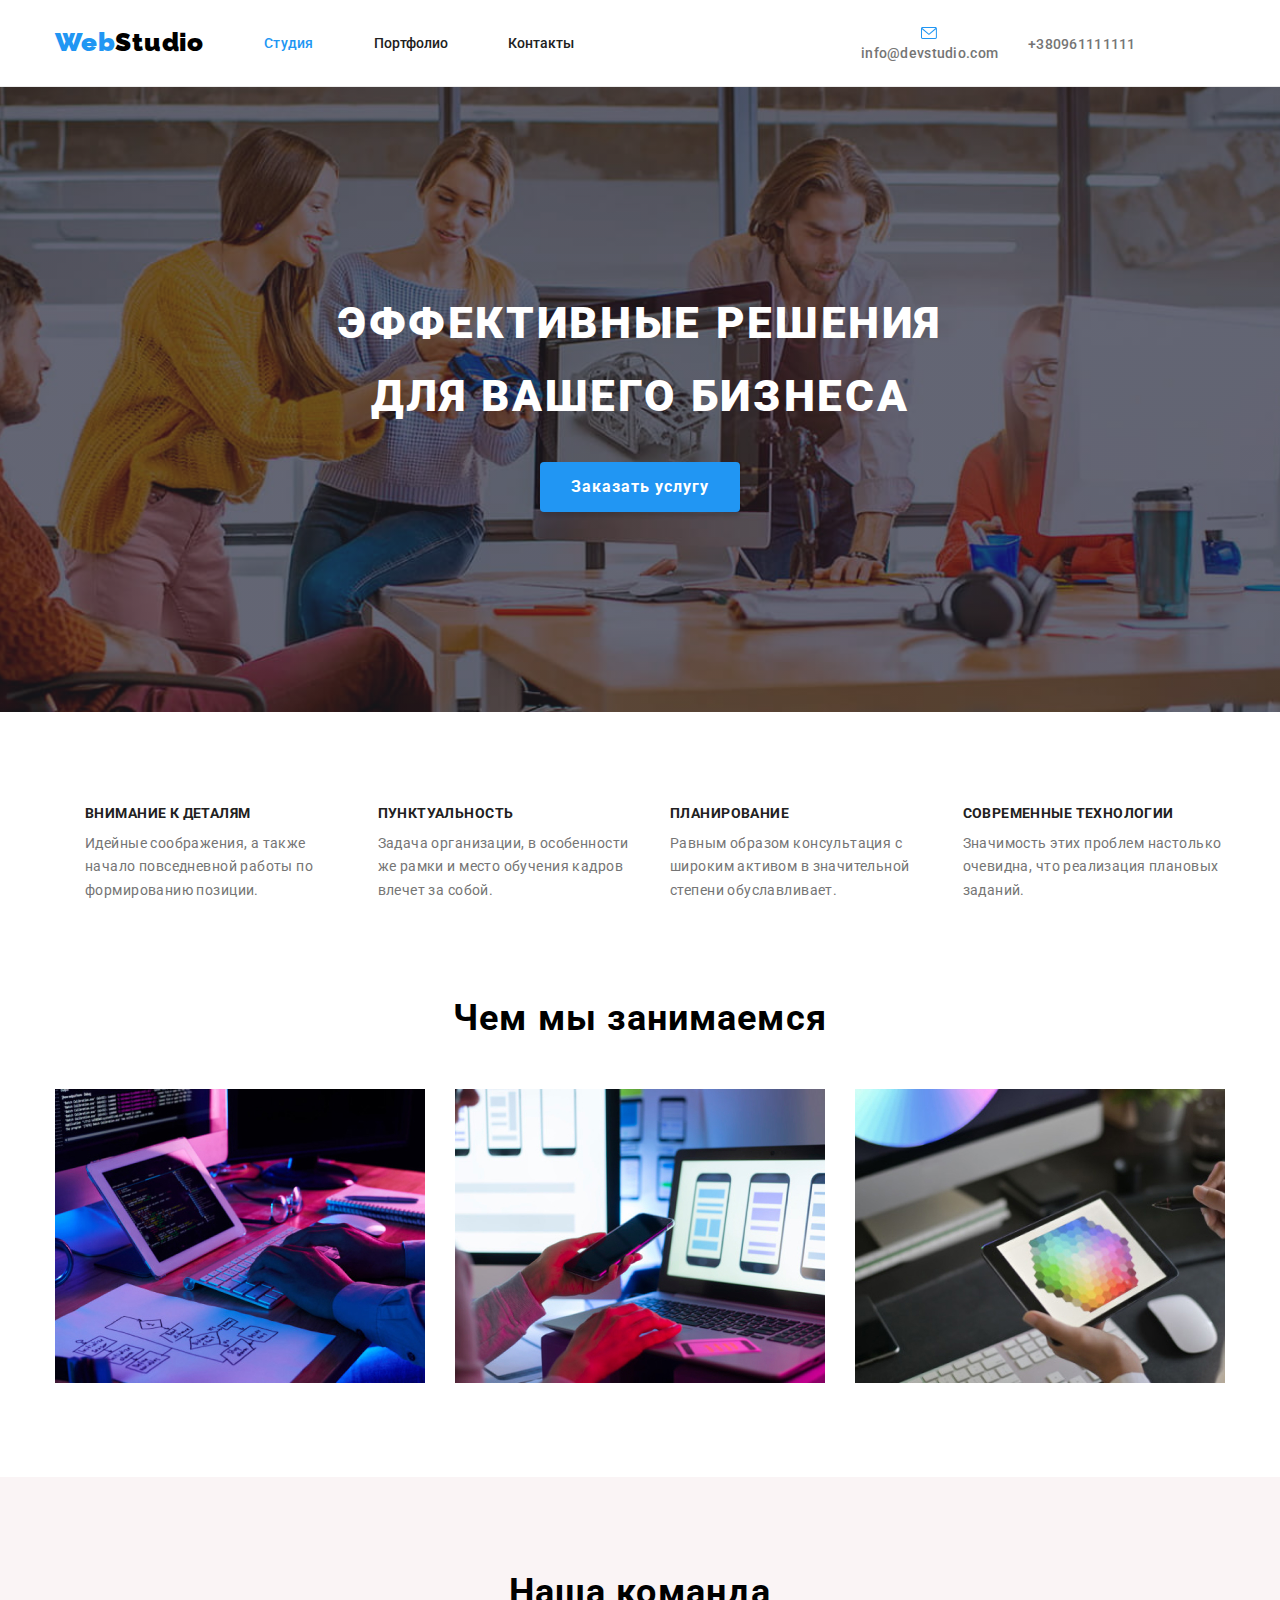
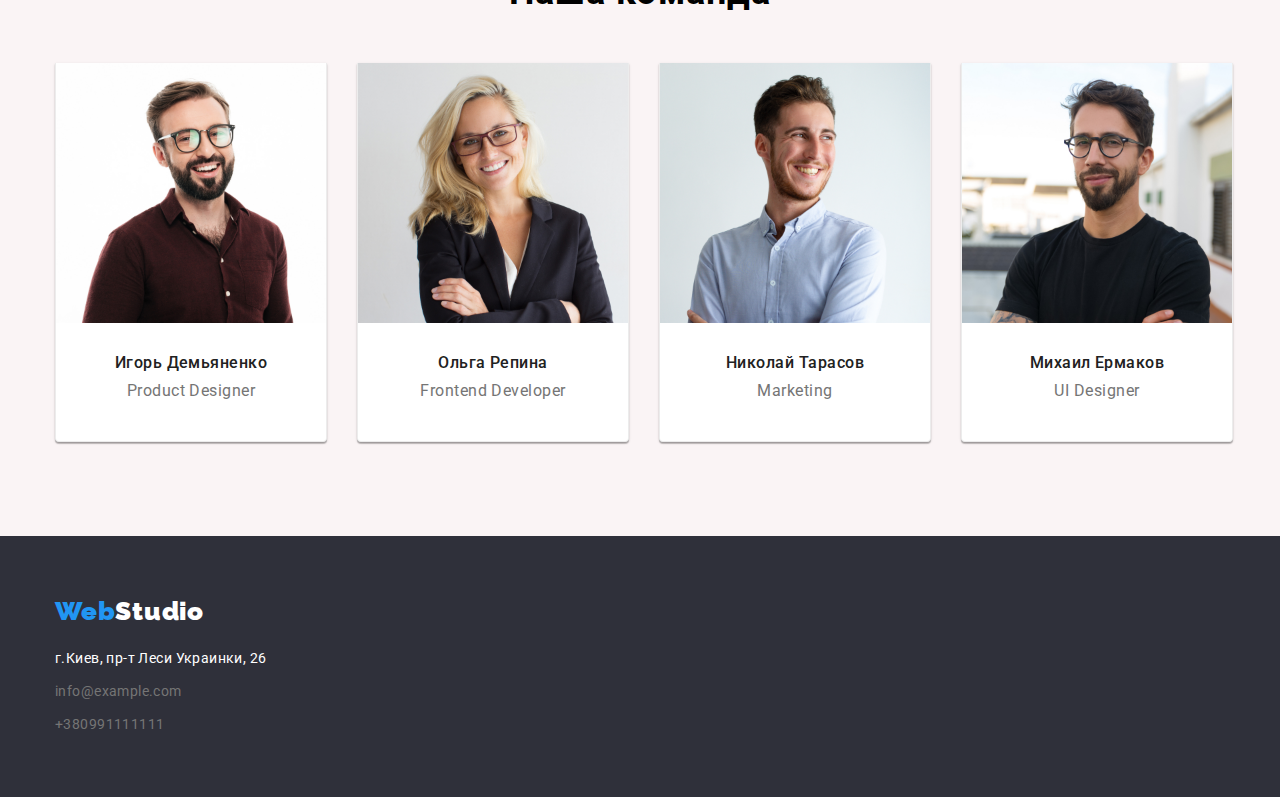
==== index.html @ 48c726b5 "dbdhdh" ====
<!DOCTYPE html>
<html lang="en">
<head>
     <meta charset="UTF-8">
    <meta http-equiv="X-UA-Compatible" content="IE=edge">
    <meta name="viewport" content="width=device-width, initial-scale=1.0">
    <title>Webstudio</title>
    <link
    rel="stylesheet"
    href="https://cdnjs.cloudflare.com/ajax/libs/modern-normalize/1.1.0/modern-normalize.min.css"
    integrity="sha512-wpPYUAdjBVSE4KJnH1VR1HeZfpl1ub8YT/NKx4PuQ5NmX2tKuGu6U/JRp5y+Y8XG2tV+wKQpNHVUX03MfMFn9Q=="
    crossorigin="anonymous"
    referrerpolicy="no-referrer"
  />
    <link rel="preconnect" href="https://fonts.gstatic.com">
    <link href="https://fonts.googleapis.com/css2?family=Raleway:wght@700&family=Roboto:wght@400;500;700;900&display=swap" rel="stylesheet">
    <link rel= "stylesheet" href="css/style.css"/>

</head>
<body>
    <header class="header">
        <div class="container header-port">
            <nav class="main-nav"> 
            <a class="logo logo-container" href="index.html"><span class="logo-blue">Web</span>Studio</a>
           
        <ul class="list-row">
                <li class="header-item"><a class="link link-active" href="index.html">Студия</a>
                </li>
                <li class="header-item"><a class="link" href="portfolio.html">Портфолио</a>
                </li>
                <li class="header-item"><a class="link" href="#">Контакты</a>
                </li>
            </ul>
            </nav>
        
         <ul class="contacts">
            <li class="item">
        <a class="link link-grey" href="mailto:info@devstudio.com">
            <svg class="icon-item">
            <use href="./images/symbol-defs.svg#icon-envelope"></use>
        </svg> info@devstudio.com</a>
        </li>
    <li class="item">
        <a class="link-grey" href="tel:+380961111111">+380961111111</a>
         </li>
            </ul>
     </div>
 </header>

     <main> 

    <section class="hero">
          <div class="container">
              
        <h1 class="hero-text hero-text-section">Эффективные решения<br>для вашего бизнеса</h1>
             <button type="button" class="button button-section">Заказать услугу</button>
          
          </div>
            </section> 

<section class="section-advantages">
    <div class="container">
    <h2 class="hide-text">Наши преимущества</h2>
    <ul class="middle-list">
        <li class="item">
            <h3 class="text-list">Внимание к деталям</h3>
            <p class="grey-text">Идейные соображения, а также начало повседневной работы по формированию позиции.</p>
        </li>
        <li class="item">
            <h3 class="text-list">Пунктуальность</h3>
            <p class="grey-text">Задача организации, в особенности же рамки и место обучения кадров влечет за собой.</p>
        </li>
        <li class="item">
            <h3 class="text-list">Планирование</h3>
            <p class="grey-text">Равным образом консультация с широким активом в значительной степени обуславливает.</p>
        </li>
        <li class="item">
            <h3 class="text-list">Современные технологии</h3>
            <p class="grey-text">Значимость этих проблем настолько очевидна, что реализация плановых заданий.</p>
        </li>
    </ul>
    </div>
</section>
<section class="middle-section">
    <div class="container">
   <h2 class="section-description">Чем мы занимаемся</h2>
   
    <ul class="what-we-do-list">
        <li class="item"><img src="images/box1.jpg" alt="набор текста" width="370"></li>
        <li class="item"><img src="images/box2.jpg" alt="передача данных" width="370"></li>
        <li class="item"><img src="images/box3.jpg" alt="дизаин" width="370"></li>
    </ul>
    </div>
</section>

<section class="our-team-section">
    <div class="container">
   <h2 class="section-description">Наша команда</h2>
   <ul class="last-list">
    <li class="our-team-item">
    <img src="images/img1.jpg" alt="Игорь Демяненко" width="270">
    <div class="our-team-box">
        <h3 class="worker-name">Игорь Демьяненко</h3>
        <p class="grey-prof">Product Designer</p>
        </div>
    </li>
     <li class="our-team-item">
     <img src="images/img2.jpg" alt="Ольга Репина" width="270">
     <div class="our-team-box">
        <h3 class="worker-name">Ольга Репина</h3>
        <p class="grey-prof">Frontend Developer</p>
        </div>
    </li>
    <li class="our-team-item">
    <img src="images/img3.jpg" alt="Николай Тарасов" width="270">
    <div class="our-team-box"> 
        <h3 class="worker-name">Николай Тарасов</h3>
        <p class="grey-prof">Marketing</p>
        </div>
    </li>
    <li class="our-team-item">
    <img src="images/img4.jpg" alt="Михаил Ермаков" width="270">
    <div class="our-team-box">
        <h3 class="worker-name">Михаил Ермаков</h3>
        <p class="grey-prof">UI Designer</p>
        </div>
    </li>
</ul>
</div>
</section>
</main>

<footer class="footer">
    <section class="footer-section">
    <div class="container">
    <a class="logo-footer" href="index.html"><span class="logo-blue">Web</span><span class="studio">Studio</span></a>
    <address>
        <ul class="footer-list">
        <li class="footer-item-list"><a class="address" target="_blank" href="https://goo.gl/maps/M211C4r4D3SkxWqD8">г.Киев, пр-т Леси Украинки, 26</a>
        <li class="footer-item-list"><a class="mail" href="mailto:info@example.com">info@example.com</a></li>
        <li class="footer-item-list"><a class="tele" href="tel:+380991111111">+380991111111</a></li>
    </ul>
    </address>
    
    </div>
</section>
</footer>
    
</body>
</html>
---- css/style.css ----
body {
   font-family: Roboto, sans-serif;
   margin: 0;
}

* {
   box-sizing: border-box;
}
*, *::before, *::after {
   box-sizing: border-box;
}

  :root {
      --title-color: #212121;
      --text-color: #757575;
      --color-button: #ffff;
      --primary-background: #2F303A;
      --color-link-title: #2196f3;
      --background-button: #2196f3;
      --main-title-color: #ffff;
      --our-team-background: #F5F4FA;
      --address-text-color: #ffff;
      --color-link-footer: #ffff;
      --company-text-color: #000000;
      --background-portfolio-button: #F5F4FA;
  }

h1,
h2,
h3,
h4,
h5,
h6,
p {
   margin-left: o;
   margin-right: 0;
   margin-bottom: 0;
   margin-top: 0;
}

ul,
ol,
li {
   margin: 0;
   padding: 0;
}
img {
   display: block;
}


   
.header {
   border-bottom: 1px solid #ECECEC;
   padding-top: 24px;
   padding-bottom: 24px;
}
.header-port {
   display: flex;
   align-items: center;
}
.container {
   width: 1200px;
   margin: 0 auto;
   padding-left: 15px;
   padding-right: 15px;
   box-sizing: border-box;
}
.main-nav {
   display: flex;
   align-items: center;
}
.list-row {
   display: flex;
   align-items: center;
   list-style: none;
    margin-top: 0;
    margin-bottom: 0;
    padding-left: 0;
    margin-left: auto;
}

/*.header-item:not(:last-child) {
   margin-right: 50px;
}*  Потому что слишком большие отступы, не смотря на то что 
в CSS для всех ul, ol , li padding  and margin 0*/

.logo-blue {
font-family: Raleway;
color: #2196F3;
font-weight: 900;
font-size: 26px;
letter-spacing: 0.03em;
line-height: 1.2;
list-style: none;
}

.logo, .logo-footer {
font-family: Raleway;
color: black;
font-weight: 900;
font-size: 26px;
letter-spacing: 0.03em;
line-height: 1.2em;
text-decoration: none;
}
.logo-container {
margin 0;
}
.logo-footer {
   margin-bottom: 20px;
   display: block;
text-decoration: none;
}
/*стили для сылок*/

* li, a  {
   list-style: none;
   text-decoration: none;
}
.list {
   display: flex;
 }


.link {
   font-family: Roboto;
   font-style: normal;
   font-weight: 500;
   font-size: 14px;
   line-height: 16px;
   letter-spacing: 0,02em;
   color: #212121;
   padding-left: 60px;
   text-decoration: none;
}
.link-active {
   font-family: Roboto;
   font-style: normal;
   color: #2196F3;
   letter-spacing: 0.02em;
   font-weight: 500;
   font-size: 14px;
   list-style: none;
}
.link:hover {
   color: #2196F3;
}
.link-grey {
   font-family: Roboto;
   font-style: normal;
   font-weight: 500;
   color: #757575;
   letter-spacing: 0.02em;
   line-height: 1.2em;
   font-weight: 500;
   font-size: 14px;
   list-style: none;
   text-decoration: none;
   
}
.link-grey:hover {
   color: #2196F3;
   }
.icon-item {
   width: 16px;
    height: 12px;
    margin-right: 10px;
    fill: var(--primary-text-color);
}
.contacts {
   display: flex;
   margin-left: auto;
   list-style: none;
   align-items: center;
}
.header.item {
   margin-right:not(:last-child) 50px;
}


/*main section webstudio*/

.hero {
   background-image: linear-gradient(to right, rgba(47, 48, 58, 0.4), rgba(47, 48, 58, 0.4)),
  
   url(../images/heroimg.jpg);
   
   background-repeat: no-repeat;
   background-position: center;
   background-size: cover;
    text-align: center;
    padding-top: 200px;
    padding-bottom: 200px;
}
 .hero-text {
   font-weight: 900;
   font-size: 44px;
   line-height: 1.65;
   text-align: center;
   letter-spacing: 0.06em;
   text-transform: uppercase;
   color: var(--main-title-color);
}

 .button {
   background: var(--background-button);
   cursor: pointer;
   font-family: inherit;
   font-weight: bold;
   font-size: 16px;
   line-height: 1.87;
   text-align: center;
   box-shadow: 0px 4px 4px rgb(0 0 0 / 15%);
   margin-top: 30px;
   border-radius: 4px;
   border: 0;
   letter-spacing: 0.06em;
   color: var(--color-button);
   width: 200px;
   height: 50px;
 }

 button, button:active, button:focus {
   outline: none;
}


.section-advantages {
   padding-top: 94px; 
}

.container {
   max-width: 1200px;
   margin-left: auto;
   margin-right: auto;
   padding-left: 15px;
   padding-right: 15px;
}
.middle-section {
   padding-top: 94px;
   padding-bottom: 94px;
}
.hide-text {
   display: none;
}
.middle-list {
   display: flex;
   list-style: none;
   padding: 0;
}
.midle-list.item:not(:last-child) {
   margin-right: 30px;
}
.item {
   flex-basis: calc((100% - 120px) / 4);
   margin-left: 30px;
}
.text-list {
   color: #212121;
   line-height: 1.1;
   letter-spacing: 0.03em;
   font-weight: 700;
   margin-bottom: 10px;
   font-size: 14px;
   text-transform: uppercase;
}
.grey-text {
   color: #757575;
   line-height: 1.7;
   font-weight: 400;
   letter-spacing: 0.03em;
   font-size: 14px;
   text-align: left;
}
//*What we do section*//

.middle-section {
   padding-bottom: 94px;
}
.section-description {
   font-weight: bold;
    font-size: 36px;
    line-height: 42px;
    text-align: center;
    letter-spacing: 0.03em;
    color: color: var(--title-color);
    margin-bottom: 50px;
}
.what-we-do-description {
   display: flex;
   justify-content: center;
}
.container {
   max-width: 1200px;
    margin-left: auto;
    margin-right: auto;
    padding-left: 15px;
    padding-right: 15px;
    box-sizing: border-box;
}
.what-we-do-list {
   display: flex;
   flex-wrap: wrap;
   align-items: center;
   list-style: none;
    padding: 0;
    margin-left: -30px;
}


/*our team*/

.our-team-section {
   background: #faf4f5;
   padding-top: 94px;
   padding-bottom: 94px;
}

.our-team-box {
   padding: 30px 32px;
   box-sizing: border-box;
}
.our-team-item {
    border-left: 1px solid #ececec;
   border-right: 1px solid #ececec;
   border-bottom: 1px solid #ececec;
}
.our-team-item  {
  flex-basis: calc((100% - 120px) / 4);
    margin-left: 30px;
    margin-top: 50px;
    background: #ffffff;
    box-shadow: 0px 1px 3px rgb(0 0 0 / 12%), 0px 1px 1px rgb(0 0 0 / 14%), 0px 2px 1px rgb(0 0 0 / 20%);
    border-radius: 0px 0px 4px 4px;
}
.last-list  {
   display: flex; 
   list-style: none;
   margin-left: -30px;
   margin-top: -50px;
   align-items: center;
}
.worker-name {
  color: #212121;
   text-align: center;
   line-height: 1.2;
   letter-spacing: 0.03em;
   font-weight: 500;
   font-size: 16px;
   margin-top: 0;
   margin-bottom: 10px;
 }
.grey-prof {
   font-size: 16px;
   line-height: 1.18;
   text-align: center;
   letter-spacing: 0.03em;
   color: #757575;
   margin-top: 0;
   margin-bottom: 10px;
   
}

/*footer*/

.footer {
 background: #2F303a;
} 
.footer-section {
   padding-top: 60px;
   padding-bottom: 60px;
}
 .footer-item-list:not(:last-child) {
   margin-bottom: 9px;
 }

 .studio {
   color: #fff;
}
.footer-item:not(:last-child) {
   margin-bottom: 9px;
}
.address {
   font-family: Roboto;
   font-style: normal;
   font-weight: 400;
   color: #fff;
   line-height: 1.7;
   letter-spacing: 0.03em;
   font-size: 14px;
}

.mail, .tele {
   font-family: Roboto;
   font-style: normal;
   font-weight: 400;
   font-size: 14px;
   line-height: 1.7;
   letter-spacing: 0.03em;
   color:  var(--text-color);
}

.address:hover, .mail:hover, .tele:hover {
   color:#2196F3;
}

 

/*Portfolio styles*/



.main-section {
   padding-top: 94px;
   padding-bottom: 94px;
}
.btn-list {
   display: flex;
    justify-content: center;
   margin-bottom: 50px;
}
   
.padding-item:not(:last-child) {
   margin-right: 8px;
}
   
.btn-port {
   font-family: Roboto;
   font-style: normal;
   background: var(--background-portfolio-button);
   cursor: pointer;
   font-weight: 500;
   font-size: 16px;
   line-height: 1.62;
   letter-spacing: 0.03em;
   border-radius: 4x;
   padding: 6px 22px;
   border: 0;
   border-radius: 4px;
   margin-right: 8px;
   color: var(--title-color);
}
.btn-port:hover {
   background: #2196F3;
   color:#fff;
   cursor: pointer;
}
   
.btn-port-active {
   font-family: Roboto;
   font-style: normal;
   background: #2196F3;
   color: #fff;
   text-align: center;
   font-style: normal;
   font-weight: 500;
   font-size: 16px;
   line-height: 1.6;
   letter-spacing: 0.03em;
   border-radius: 4px;
   padding: 6px 22px;
   border-collapse: collapse;
   cursor: pointer;
}

//*flex-list cardset container*//

.poster-section {
   padding-top: 94px;
   padding-bottom: 94px;
}

.flex-list {
   padding: 0;
   margin: 0;
   display: flex;
   flex-wrap: wrap;
   margin-left: -30px;
   margin-top: -30px;    
}
.flex-list > .flex-item {
   /*flex basis: calc((100%-90px) / 3)*/
   flex-basis: calc((100% - 270px) / 9);
   margin-left: 30px;
    margin-top: 30px;
}
.img-text {
   padding: 20px 24px;
    border: 1px solid #eeeeee;
    border-top: 0;
}


.img-text {
   padding: 20px 24px;
   border: 1px solid #EEE;
   border-top: 0;
}
.poster-name {
   font-weight: 700;
    font-size: 18px;
    line-height: 2;
    letter-spacing: 0.06em;
    margin-bottom: 4px;
    color: var(--title-color);
    margin-top: 0;
    margin-bottom; 0;
    padding-left: 0;
}

.poster-desc {
   font-size: 16px;
    line-height: 30px;
    letter-spacing: 0.03em;
    color: var(--text-color);
    margin-top: 0;
    margin-bottom: 0;
    padding-left:0;

}
//*
   font-family: Roboto;
   font-weight: normal;
   font-size: 16px;
   line-height: 1.9;
   letter-spacing: 0.03em;
   color: #757575;
}
*//
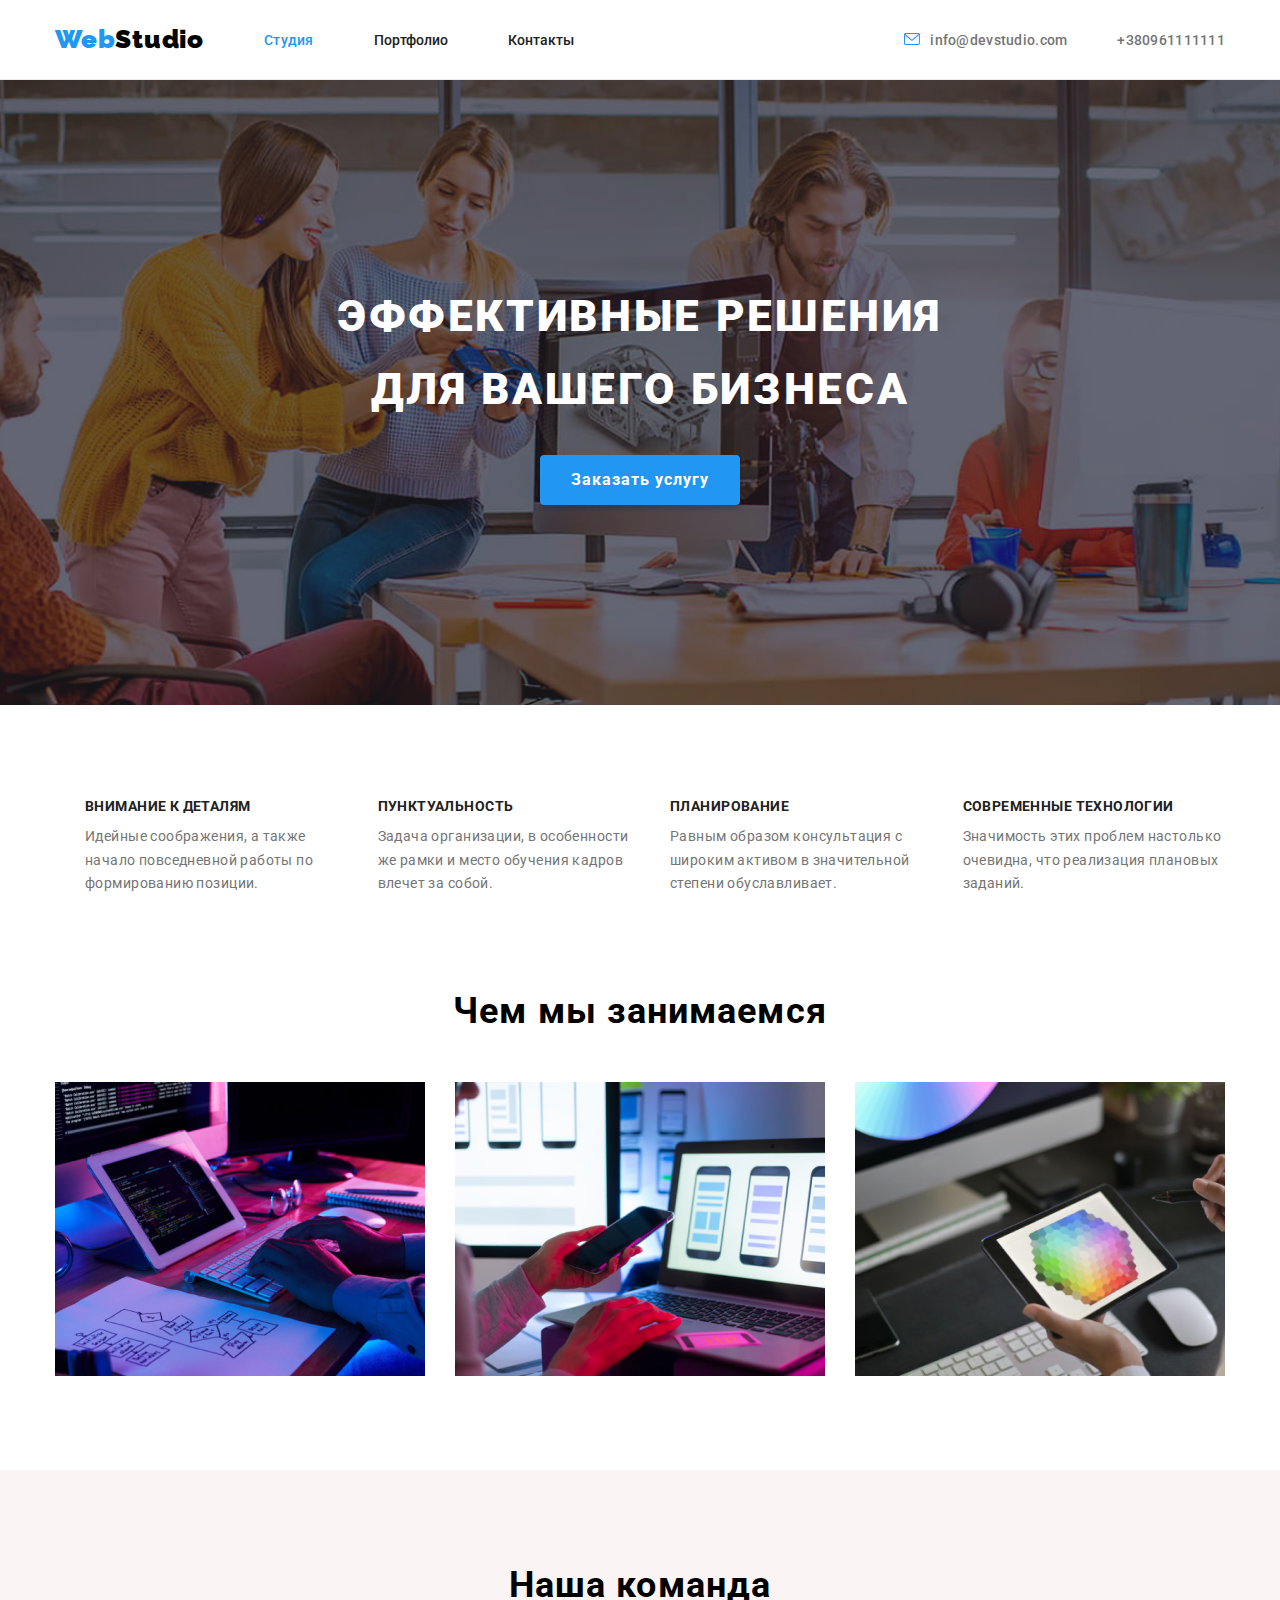
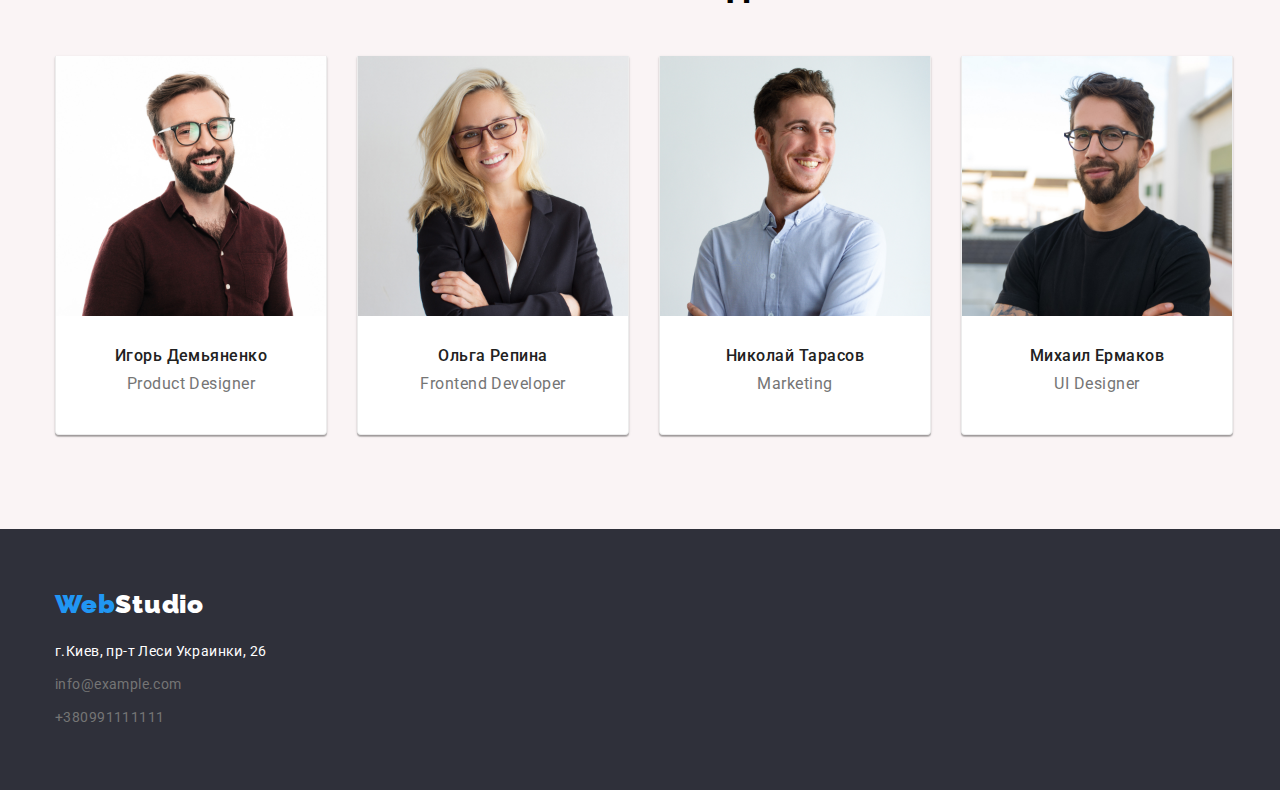
==== commit a7721b98: "first try" ====
--- a/index.html
+++ b/index.html
@@ -33,20 +33,19 @@
             </ul>
             </nav>
         
-         <ul class="contacts">
-            <li class="item">
-        <a class="link link-grey" href="mailto:info@devstudio.com">
-            <svg class="icon-item">
-            <use href="./images/symbol-defs.svg#icon-envelope"></use>
-        </svg> info@devstudio.com</a>
+            <ul class="contacts">
+                <li class="item-head">
+            <a class="link link-grey" href="mailto:info@devstudio.com">
+                <svg class="icon-item">
+                    <use href="./images/icon.svg#icon-envelope"></use>
+                </svg>info@devstudio.com</a>
         </li>
-    <li class="item">
-        <a class="link-grey" href="tel:+380961111111">+380961111111</a>
-         </li>
-            </ul>
-     </div>
- </header>
-
+        <li class="item-head">
+            <a class="link-grey" href="tel:+380961111111">+380961111111</a>
+             </li>
+                </ul>
+         </div>
+     </header>
      <main> 
 
     <section class="hero">
--- a/css/style.css
+++ b/css/style.css
@@ -157,17 +157,28 @@
    font-size: 14px;
    list-style: none;
    text-decoration: none;
-   
-}
+   padding-top: 32px;
+   padding-bottom: 32px;
+   
+}
+.contacts .item-head + .item-head {
+   margin-left: 50px;  
+
+}
+.icon-item {
+   width: 16px;
+   height: 12px;
+   margin-right: 10px;
+   fill: #757575;
+}
+.link-item:hover {
+   fill:#2196f3;
+}
+
 .link-grey:hover {
    color: #2196F3;
-   }
-.icon-item {
-   width: 16px;
-    height: 12px;
-    margin-right: 10px;
-    fill: var(--primary-text-color);
-}
+ }
+
 .contacts {
    display: flex;
    margin-left: auto;
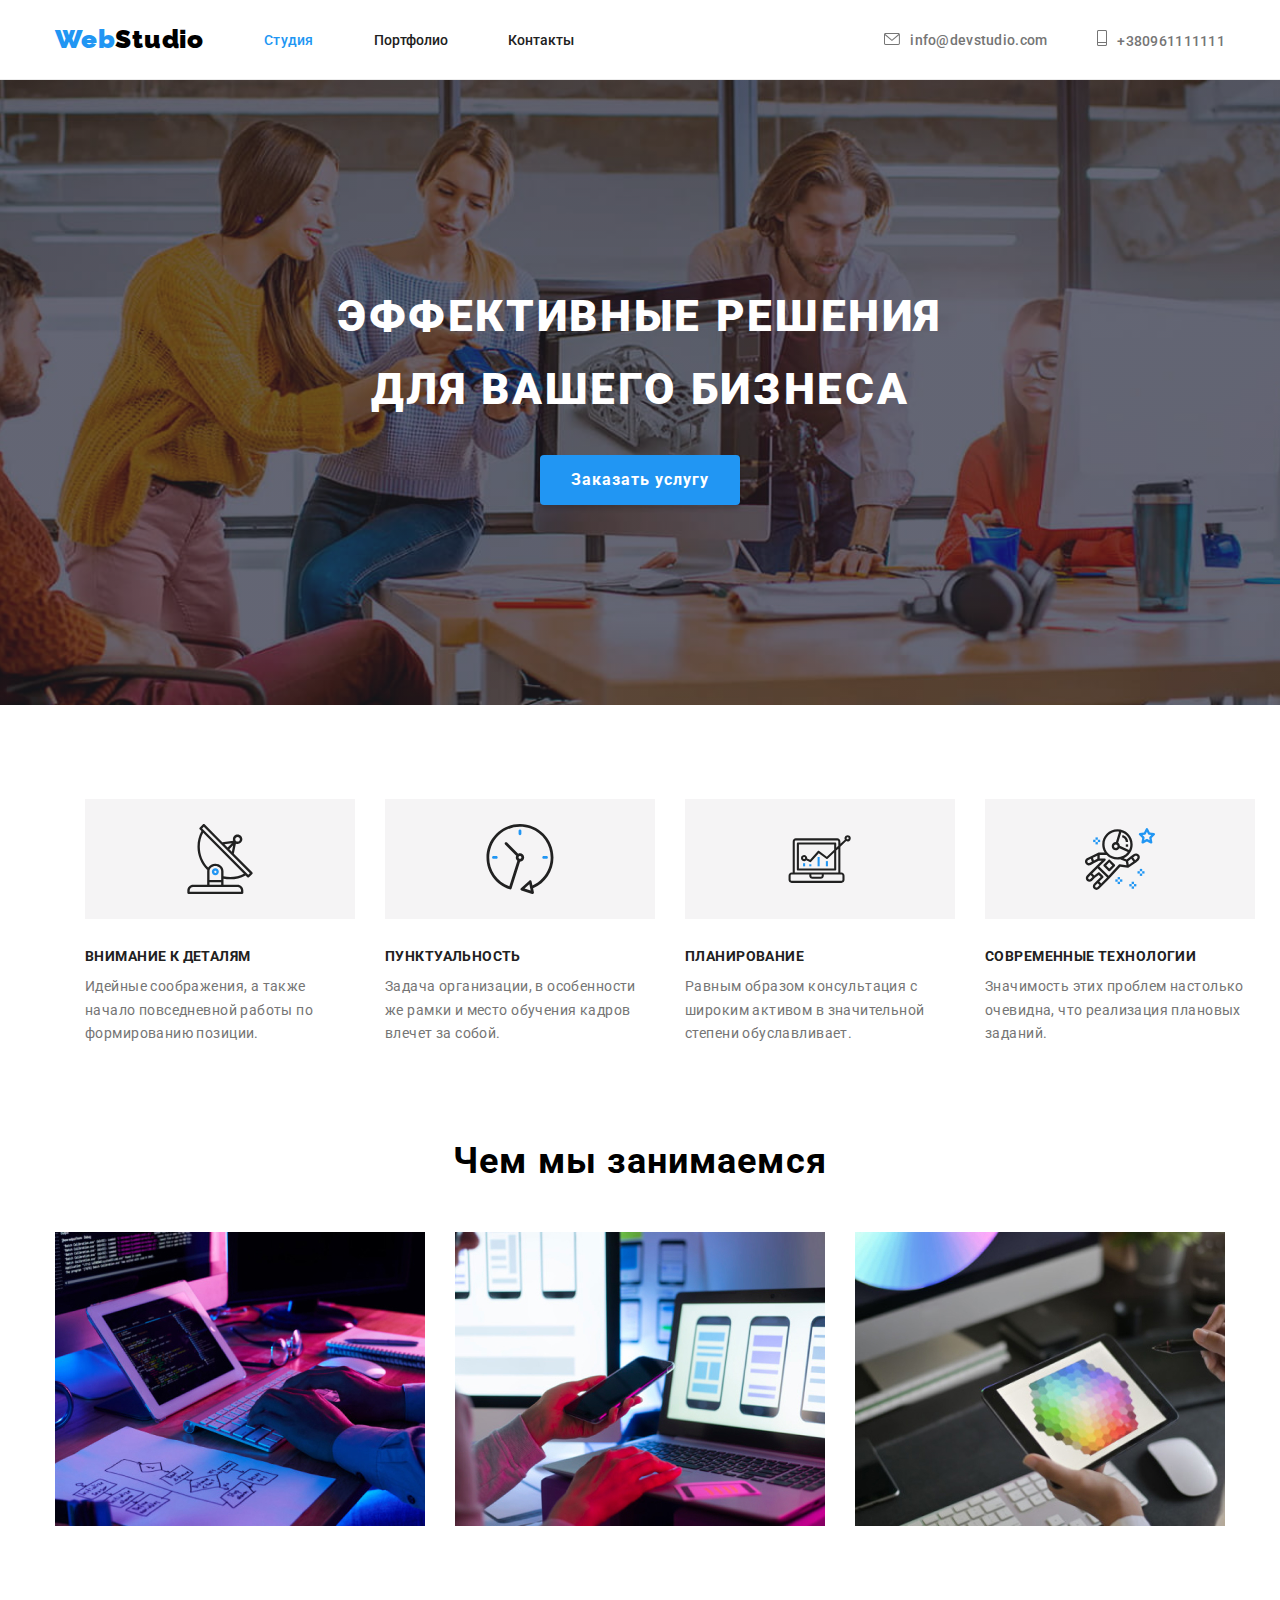
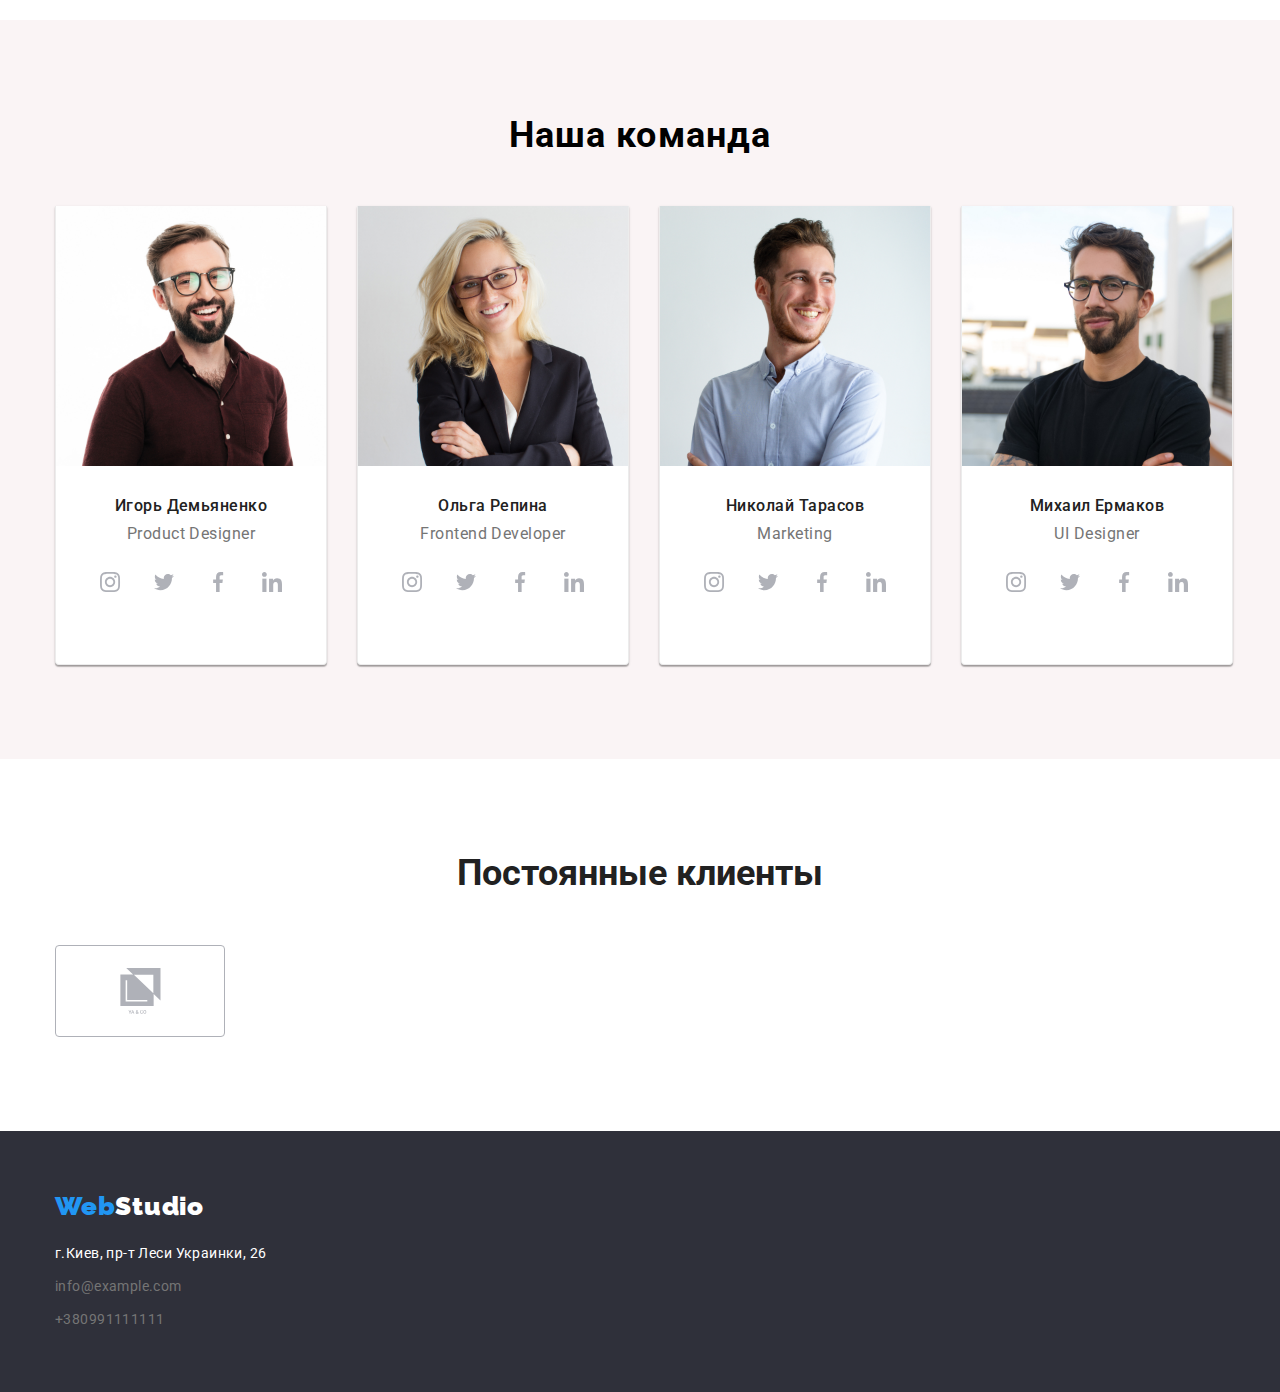
==== commit b352d500: "middle finish" ====
--- a/index.html
+++ b/index.html
@@ -36,12 +36,15 @@
             <ul class="contacts">
                 <li class="item-head">
             <a class="link link-grey" href="mailto:info@devstudio.com">
-                <svg class="icon-item">
-                    <use href="./images/icon.svg#icon-envelope"></use>
+                <svg class="icon-item" with="10px" height="12px">
+                    <use href="./images/icon.svg#icon-envelope-1"></use>
                 </svg>info@devstudio.com</a>
         </li>
         <li class="item-head">
-            <a class="link-grey" href="tel:+380961111111">+380961111111</a>
+            <a class="link-grey" href="tel:+380961111111">
+                <svg class="icon-item-tel" with="10px" height="16px">
+                    <use href="./images/icon.svg#icon-vector1"></use>
+                 </svg>+380961111111</a>
              </li>
                 </ul>
          </div>
@@ -62,18 +65,38 @@
     <h2 class="hide-text">Наши преимущества</h2>
     <ul class="middle-list">
         <li class="item">
+            <div class="advant-item">
+        <svg class="icon-satelite" width="70px" height="70px">
+            <use href="./images/icon.svg#icon-antenna-1"></use>
+        </svg>
+            </div>
             <h3 class="text-list">Внимание к деталям</h3>
             <p class="grey-text">Идейные соображения, а также начало повседневной работы по формированию позиции.</p>
         </li>
         <li class="item">
+            <div class="advant-item">
+                <svg class="icon-satelite" width="70px" height="70px">
+                    <use href="./images/icon.svg#icon-clock-1"></use>
+                </svg>
+            </div>
             <h3 class="text-list">Пунктуальность</h3>
             <p class="grey-text">Задача организации, в особенности же рамки и место обучения кадров влечет за собой.</p>
         </li>
         <li class="item">
+            <div class="advant-item">
+                <svg class="icon-satelite" width="70px" height="70px">
+                    <use href="./images/icon.svg#icon-diagram-1"></use>
+                </svg>
+            </div>
             <h3 class="text-list">Планирование</h3>
             <p class="grey-text">Равным образом консультация с широким активом в значительной степени обуславливает.</p>
         </li>
         <li class="item">
+            <div class="advant-item">
+                <svg class="icon-satelite" width="70px" height="70px">
+                    <use href="./images/icon.svg#icon-astronaut-1"></use>
+                </svg>
+            </div>
             <h3 class="text-list">Современные технологии</h3>
             <p class="grey-text">Значимость этих проблем настолько очевидна, что реализация плановых заданий.</p>
         </li>
@@ -101,6 +124,32 @@
     <div class="our-team-box">
         <h3 class="worker-name">Игорь Демьяненко</h3>
         <p class="grey-prof">Product Designer</p>
+        <div class="logo-set">
+            <a class="link-logo-list">
+                <svg class="in-style" with="20px" height="20px">
+                    <use href="./images/icon.svg#icon-instagram">
+                    </use>
+                </svg>
+            </a>
+            <a class="link-logo-list">
+                <svg class="in-style" with="20px" height="20px">
+                    <use href="./images/icon.svg#icon-twitter-1">
+                    </use>
+                </svg>
+            </a>
+            <a class="link-logo-list">
+                <svg class="in-style" with="20px" height="20px">
+                <use href="./images/icon.svg#icon-facebook-1">
+                </use>
+            </svg>
+            </a>
+            <a class="link-logo-list">
+                <svg class="in-style" with="20px" height="20px">
+                <use href="./images/icon.svg#icon-linkedin-1">
+                </use>
+            </svg>
+        </a>
+        </div>
         </div>
     </li>
      <li class="our-team-item">
@@ -108,13 +157,66 @@
      <div class="our-team-box">
         <h3 class="worker-name">Ольга Репина</h3>
         <p class="grey-prof">Frontend Developer</p>
-        </div>
-    </li>
+        <div class="logo-set">
+            <a class="link-logo-list">
+                <svg class="in-style" with="20px" height="20px">
+                    <use href="./images/icon.svg#icon-instagram">
+                    </use>
+                </svg>
+            </a>
+            <a class="link-logo-list">
+                <svg class="in-style" with="20px" height="20px">
+                    <use href="./images/icon.svg#icon-twitter-1">
+                    </use>
+                </svg>
+            </a>
+            <a class="link-logo-list">
+                <svg class="in-style" with="20px" height="20px">
+                <use href="./images/icon.svg#icon-facebook-1">
+                </use>
+            </svg>
+            </a>
+            <a class="link-logo-list">
+                <svg class="in-style" with="20px" height="20px">
+                <use href="./images/icon.svg#icon-linkedin-1">
+                </use>
+            </svg>
+        </a>
+        </div>
+        </div>
+        
+         </li>
     <li class="our-team-item">
     <img src="images/img3.jpg" alt="Николай Тарасов" width="270">
     <div class="our-team-box"> 
         <h3 class="worker-name">Николай Тарасов</h3>
         <p class="grey-prof">Marketing</p>
+        <div class="logo-set">
+            <a class="link-logo-list">
+                <svg class="in-style" with="20px" height="20px">
+                    <use href="./images/icon.svg#icon-instagram">
+                    </use>
+                </svg>
+            </a>
+            <a class="link-logo-list">
+                <svg class="in-style" with="20px" height="20px">
+                    <use href="./images/icon.svg#icon-twitter-1">
+                    </use>
+                </svg>
+            </a>
+            <a class="link-logo-list">
+                <svg class="in-style" with="20px" height="20px">
+                <use href="./images/icon.svg#icon-facebook-1">
+                </use>
+            </svg>
+            </a>
+            <a class="link-logo-list">
+                <svg class="in-style" with="20px" height="20px">
+                <use href="./images/icon.svg#icon-linkedin-1">
+                </use>
+            </svg>
+        </a>
+        </div>
         </div>
     </li>
     <li class="our-team-item">
@@ -122,10 +224,54 @@
     <div class="our-team-box">
         <h3 class="worker-name">Михаил Ермаков</h3>
         <p class="grey-prof">UI Designer</p>
+        <div class="logo-set">
+            <a class="link-logo-list">
+                <svg class="in-style" with="20px" height="20px">
+                    <use href="./images/icon.svg#icon-instagram">
+                    </use>
+                </svg>
+            </a>
+            <a class="link-logo-list">
+                <svg class="in-style" with="20px" height="20px">
+                    <use href="./images/icon.svg#icon-twitter-1">
+                    </use>
+                </svg>
+            </a>
+            <a class="link-logo-list">
+                <svg class="in-style" with="20px" height="20px">
+                <use href="./images/icon.svg#icon-facebook-1">
+                </use>
+            </svg>
+            </a>
+            <a class="link-logo-list">
+                <svg class="in-style" with="20px" height="20px">
+                <use href="./images/icon.svg#icon-linkedin-1">
+                </use>
+            </svg>
+        </a>
+        </div>
         </div>
     </li>
 </ul>
 </div>
+</section>
+
+<section class="current-clients">
+    <div class="container">
+        <h2 class="client-heading">Постоянные клиенты</h2>
+        <ul class="client-list">
+            <li class="client">
+                <a class="client-link href="#">
+                    <svg width="41px" height="46px">
+                        <use href="./images/icon.svg#icon-group">
+                        
+                        </use>
+                    </svg>
+                </a>
+            </li>
+        </ul>
+    </div>
+
 </section>
 </main>
 
--- a/css/style.css
+++ b/css/style.css
@@ -171,8 +171,17 @@
    margin-right: 10px;
    fill: #757575;
 }
+.icon-item-tel {
+   width: 10px;
+   height: 16px;
+   margin-right: 10px;
+   fill: #757575;
+}
+.icon-item-tel:hover {
+   color: #2196f3;
+}
 .link-item:hover {
-   fill:#2196f3;
+   color:#2196f3;
 }
 
 .link-grey:hover {
@@ -318,6 +327,20 @@
     padding: 0;
     margin-left: -30px;
 }
+.advant-item {
+   display: flex;
+    justify-content: center;
+    align-items: center;
+    width: 270px;
+    height: 120px;
+    margin-bottom: 30px;
+    background-color: #f5f4f5;
+}
+
+.icon-satelite {
+   width: 70px;
+   height: 70px;
+}
 
 
 /*our team*/
@@ -332,6 +355,23 @@
    padding: 30px 32px;
    box-sizing: border-box;
 }
+.logo-set {
+   display: flex;
+    justify-content: space-between;
+    margin-top: 16px;
+    margin-bottom: 30px;
+}
+.link-logo-list {
+   display: flex;
+    justify-content: center;
+    align-items: center;
+    background-color: #fff;
+    fill: #afb1b8;
+    width: 44px;
+    height: 44px;
+    border-radius: 50%;
+}
+
 .our-team-item {
     border-left: 1px solid #ececec;
    border-right: 1px solid #ececec;
@@ -371,6 +411,42 @@
    margin-top: 0;
    margin-bottom: 10px;
    
+}
+
+/* New section. Current clients*/
+
+.current-clients {
+   padding-top: 94px;
+   padding-bottom: 94px;
+}
+
+.client-heading {
+   color: #212121;
+    font-weight: 700;
+    font-size: 36px;
+    line-height: 1.16;
+    text-align: center;
+    margin-bottom: 50px;
+}
+
+.client-list {
+   display: flex;
+    justify-content: space-between;
+}
+
+.client {
+   width: 170px;
+   height: 92px;
+}
+.client-link {
+   display: flex;
+    justify-content: center;
+    align-items: center;
+    width: 100%;
+    height: 100%;
+    fill: #afb1b8;
+    border: 1px solid #afb1b8;
+    border-radius: 4px;
 }
 
 /*footer*/
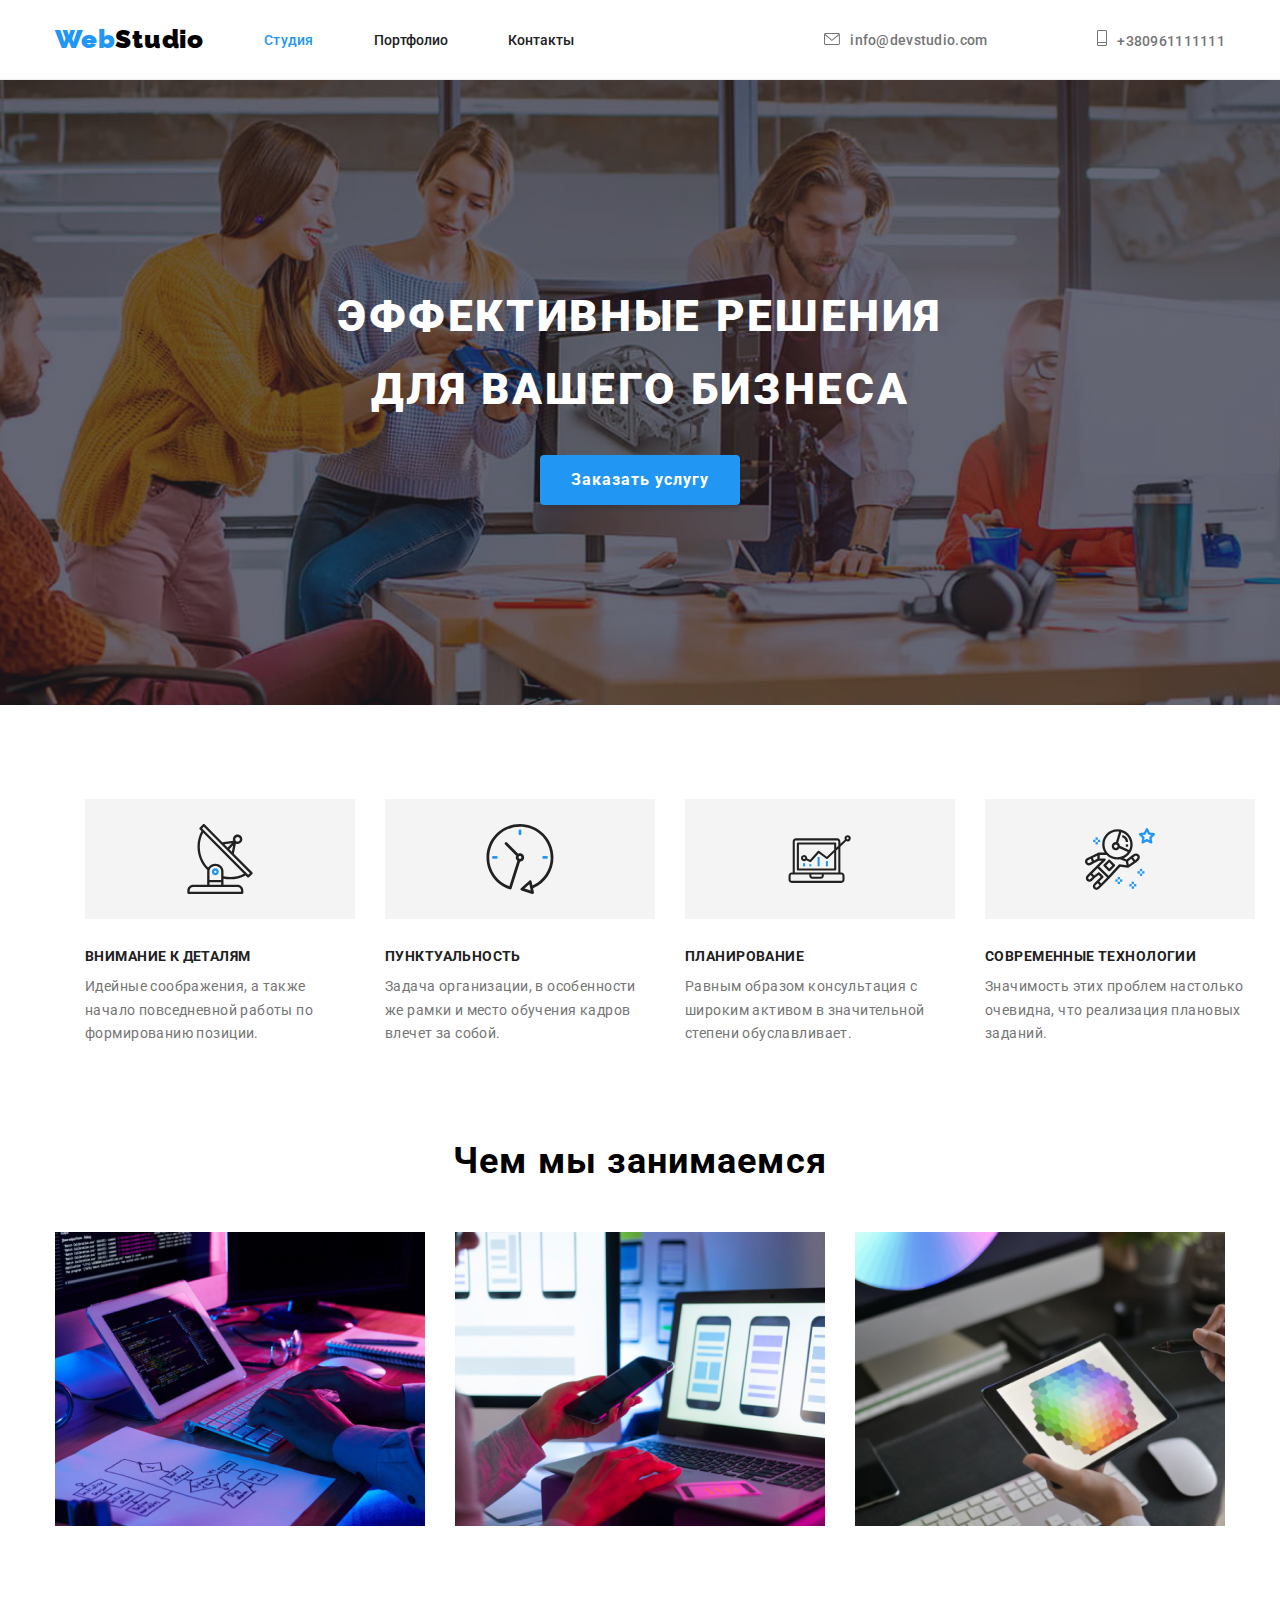
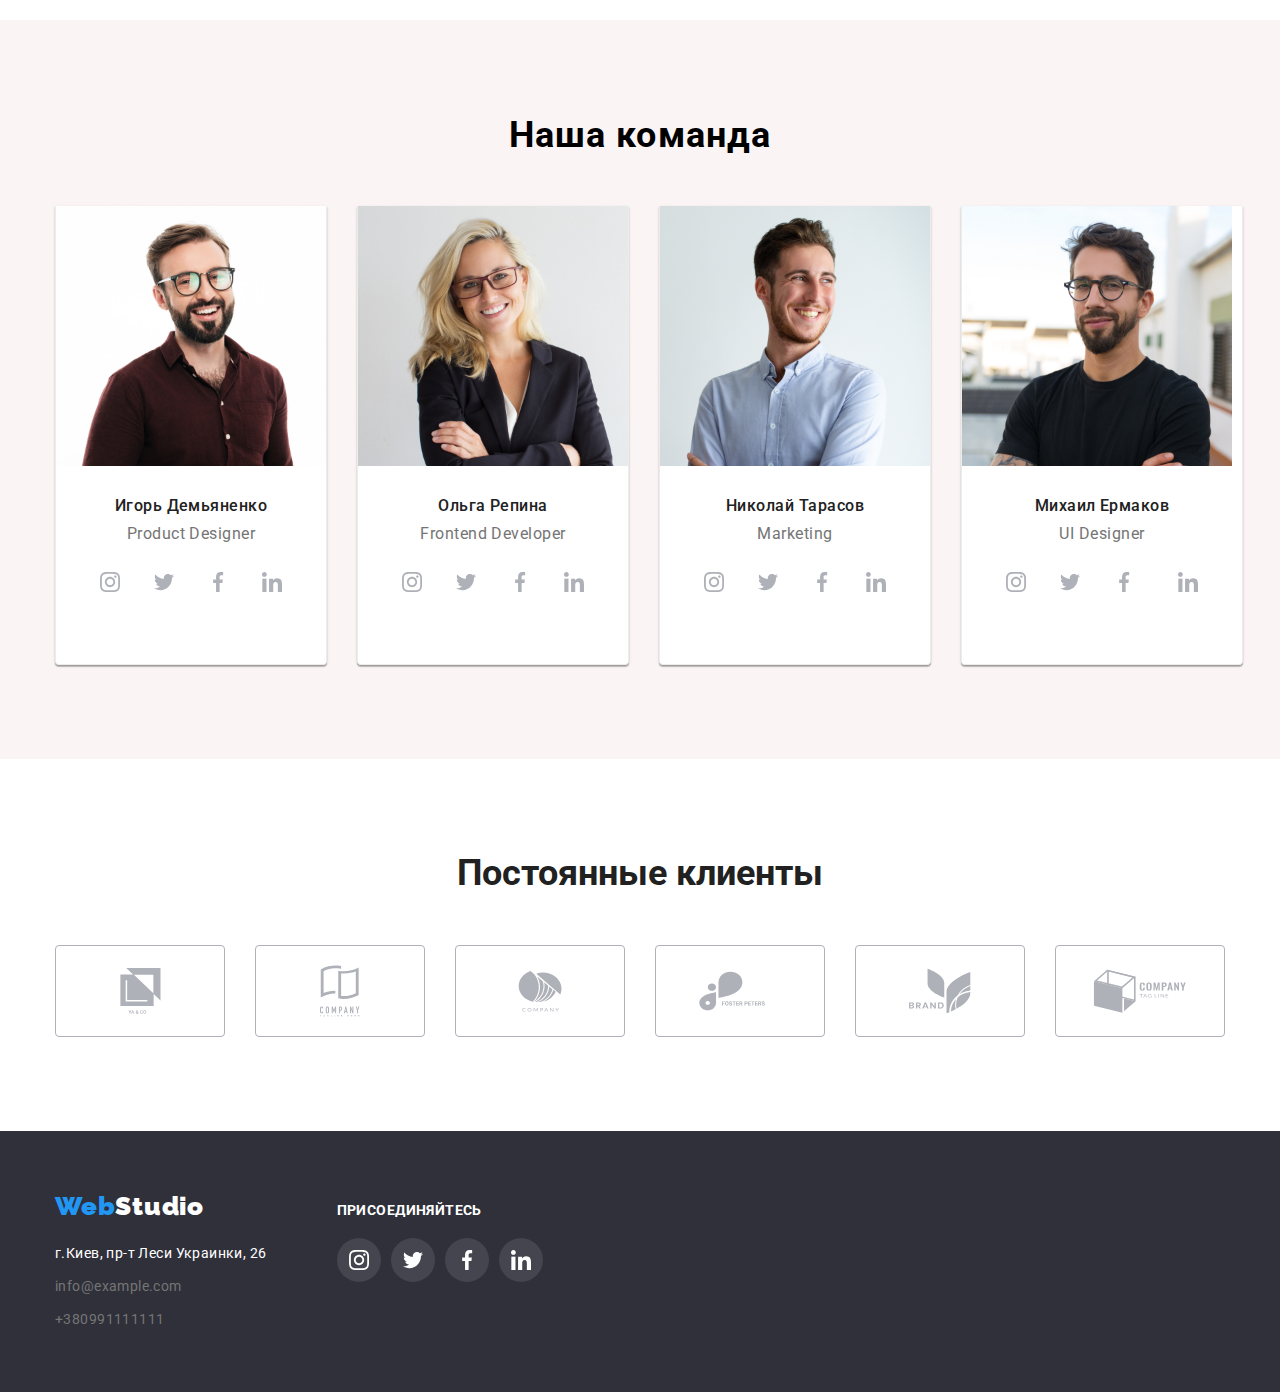
==== commit b4744ac7: "ghvugbuhg" ====
--- a/index.html
+++ b/index.html
@@ -41,7 +41,7 @@
                 </svg>info@devstudio.com</a>
         </li>
         <li class="item-head">
-            <a class="link-grey" href="tel:+380961111111">
+            <a class="link link-grey" href="tel:+380961111111">
                 <svg class="icon-item-tel" with="10px" height="16px">
                     <use href="./images/icon.svg#icon-vector1"></use>
                  </svg>+380961111111</a>
@@ -124,32 +124,40 @@
     <div class="our-team-box">
         <h3 class="worker-name">Игорь Демьяненко</h3>
         <p class="grey-prof">Product Designer</p>
-        <div class="logo-set">
+        <ul class="logo-set">
+            <li class="logo-cards">
             <a class="link-logo-list">
                 <svg class="in-style" with="20px" height="20px">
                     <use href="./images/icon.svg#icon-instagram">
                     </use>
                 </svg>
             </a>
-            <a class="link-logo-list">
+            </li>
+            <li class="logo-cards">
+             <a class="link-logo-list">
                 <svg class="in-style" with="20px" height="20px">
                     <use href="./images/icon.svg#icon-twitter-1">
                     </use>
                 </svg>
             </a>
-            <a class="link-logo-list">
+            </li>
+            <li class="logo-cards">
+             <a class="link-logo-list">
                 <svg class="in-style" with="20px" height="20px">
                 <use href="./images/icon.svg#icon-facebook-1">
                 </use>
             </svg>
             </a>
+            </li>
+            <li class="logo-cards">
             <a class="link-logo-list">
                 <svg class="in-style" with="20px" height="20px">
                 <use href="./images/icon.svg#icon-linkedin-1">
                 </use>
             </svg>
         </a>
-        </div>
+        </li>
+        </ul>
         </div>
     </li>
      <li class="our-team-item">
@@ -157,66 +165,81 @@
      <div class="our-team-box">
         <h3 class="worker-name">Ольга Репина</h3>
         <p class="grey-prof">Frontend Developer</p>
-        <div class="logo-set">
+        <ul class="logo-set">
+            <li class="logo-cards">
             <a class="link-logo-list">
                 <svg class="in-style" with="20px" height="20px">
                     <use href="./images/icon.svg#icon-instagram">
                     </use>
                 </svg>
             </a>
+            </li>
+            <li class="logo-cards">
             <a class="link-logo-list">
                 <svg class="in-style" with="20px" height="20px">
                     <use href="./images/icon.svg#icon-twitter-1">
                     </use>
                 </svg>
             </a>
+            </li>
+            <li class="logo-cards">
             <a class="link-logo-list">
                 <svg class="in-style" with="20px" height="20px">
                 <use href="./images/icon.svg#icon-facebook-1">
                 </use>
             </svg>
             </a>
+            </li>
+            <li class="logo-cards">
             <a class="link-logo-list">
                 <svg class="in-style" with="20px" height="20px">
                 <use href="./images/icon.svg#icon-linkedin-1">
                 </use>
             </svg>
         </a>
+        </li>
+        </ul>
         </div>
-        </div>
-        
-         </li>
+        </li>
     <li class="our-team-item">
     <img src="images/img3.jpg" alt="Николай Тарасов" width="270">
     <div class="our-team-box"> 
         <h3 class="worker-name">Николай Тарасов</h3>
         <p class="grey-prof">Marketing</p>
-        <div class="logo-set">
+        <ul class="logo-set">
+            <li class="logo-cards">
             <a class="link-logo-list">
                 <svg class="in-style" with="20px" height="20px">
                     <use href="./images/icon.svg#icon-instagram">
                     </use>
                 </svg>
             </a>
+            </li>
+            <li class="logo-cards">
             <a class="link-logo-list">
                 <svg class="in-style" with="20px" height="20px">
                     <use href="./images/icon.svg#icon-twitter-1">
                     </use>
                 </svg>
             </a>
+            </li>
+            <li class="logo-cards">
             <a class="link-logo-list">
                 <svg class="in-style" with="20px" height="20px">
                 <use href="./images/icon.svg#icon-facebook-1">
                 </use>
             </svg>
             </a>
+            </li>
+            <li class="logo-cards">
             <a class="link-logo-list">
                 <svg class="in-style" with="20px" height="20px">
                 <use href="./images/icon.svg#icon-linkedin-1">
                 </use>
             </svg>
         </a>
-        </div>
+        </li>
+        </ul>
         </div>
     </li>
     <li class="our-team-item">
@@ -224,32 +247,40 @@
     <div class="our-team-box">
         <h3 class="worker-name">Михаил Ермаков</h3>
         <p class="grey-prof">UI Designer</p>
-        <div class="logo-set">
+        <ul class="logo-set">
+            <li class="logo-cards">
             <a class="link-logo-list">
                 <svg class="in-style" with="20px" height="20px">
                     <use href="./images/icon.svg#icon-instagram">
                     </use>
                 </svg>
             </a>
+            </li>
+            <li class="logo-cards">
             <a class="link-logo-list">
                 <svg class="in-style" with="20px" height="20px">
                     <use href="./images/icon.svg#icon-twitter-1">
                     </use>
                 </svg>
             </a>
+            </li>
+            <li class="logo-cards">
             <a class="link-logo-list">
                 <svg class="in-style" with="20px" height="20px">
                 <use href="./images/icon.svg#icon-facebook-1">
                 </use>
             </svg>
             </a>
+            </li>
+            <li class="logo-cards"></li>
             <a class="link-logo-list">
                 <svg class="in-style" with="20px" height="20px">
                 <use href="./images/icon.svg#icon-linkedin-1">
                 </use>
             </svg>
         </a>
-        </div>
+    </li>
+        </ul>
         </div>
     </li>
 </ul>
@@ -269,6 +300,51 @@
                     </svg>
                 </a>
             </li>
+            <li class="client">
+                <a class="client-link href="#">
+                    <svg width="40px" height="52px">
+                        <use href="./images/icon.svg#icon-group-1">
+                        
+                        </use>
+                    </svg>
+                </a>
+            </li>
+            <li class="client">
+                <a class="client-link href="#">
+                    <svg width="44px" height="42px">
+                        <use href="./images/icon.svg#icon-group-2">
+                        
+                        </use>
+                    </svg>
+                </a>
+            </li>
+            <li class="client">
+                <a class="client-link href="#">
+                    <svg width="84px" height="40px">
+                        <use href="./images/icon.svg#icon-group-8">
+                        
+                        </use>
+                    </svg>
+                </a>
+            </li>
+            <li class="client">
+                <a class="client-link href="#">
+                    <svg width="62px" height="46px">
+                        <use href="./images/icon.svg#icon-group-4">
+                        
+                        </use>
+                    </svg>
+                </a>
+            </li>
+            <li class="client">
+                <a class="client-link href="#">
+                    <svg width="94px" height="44px">
+                        <use href="./images/icon.svg#icon-group-5">
+                        
+                        </use>
+                    </svg>
+                </a>
+            </li>
         </ul>
     </div>
 
@@ -276,8 +352,9 @@
 </main>
 
 <footer class="footer">
-    <section class="footer-section">
-    <div class="container">
+    
+    <div class="container footer-section">
+        <div class="address-footer-section">
     <a class="logo-footer" href="index.html"><span class="logo-blue">Web</span><span class="studio">Studio</span></a>
     <address>
         <ul class="footer-list">
@@ -288,6 +365,39 @@
     </address>
     
     </div>
+    <div class="footer-soc-links">
+        <h2 class="footer-title">присоединяйтесь</h2>
+        <ul class="footer-list-icon">
+            <li class="footer-icon">
+                <a class="footer-icon-list">
+                    <svg class="footer-svg" width="20px" height="20px">
+                        <use href="./images/icon.svg#icon-instagramfooter"></use>
+                    </svg>
+                </a>
+            </li>
+            <li class="footer-icon">
+                <a class="footer-icon-list">
+                    <svg class="footer-svg" width="20px" height="20px">
+                        <use href="./images/icon.svg#icon-twiterfooter"></use>
+                    </svg>
+                </a>
+            </li>
+            <li class="footer-icon">
+                <a class="footer-icon-list">
+                    <svg class="footer-svg" width="20px" height="20px">
+                        <use href="./images/icon.svg#icon-facebook-1-1"></use>
+                    </svg>
+                </a>
+            </li>
+            <li class="footer-icon">
+                <a class="footer-icon-list">
+                    <svg class="footer-svg" width="20px" height="20px">
+                        <use href="./images/icon.svg#icon-linkedin-1-1"></use>
+                    </svg>
+                </a>
+            </li>
+        </ul>
+    </div>
 </section>
 </footer>
     
--- a/css/style.css
+++ b/css/style.css
@@ -184,10 +184,15 @@
    color:#2196f3;
 }
 
-.link-grey:hover {
+.link-grey:hover,
+.link-grey:focus,{
    color: #2196F3;
  }
-
+ 
+.icon-item, .icon-item-tel {
+   margin-right: 10px;
+   fill: currentColor;
+}
 .contacts {
    display: flex;
    margin-left: auto;
@@ -361,6 +366,12 @@
     margin-top: 16px;
     margin-bottom: 30px;
 }
+.logo-cards:not(:last-child) {
+      margin-right: 10px;
+}
+.in-style {
+  fill: currentColor; 
+}
 .link-logo-list {
    display: flex;
     justify-content: center;
@@ -370,6 +381,12 @@
     width: 44px;
     height: 44px;
     border-radius: 50%;
+
+}
+.link-logo-list:hover
+.link-logo-list:focus {
+   fill: #fff;
+   background: var(--color-link-title);
 }
 
 .our-team-item {
@@ -448,15 +465,20 @@
     border: 1px solid #afb1b8;
     border-radius: 4px;
 }
+.client-link:hover {
+   color:var(--color-link-title);
+}
 
 /*footer*/
 
 .footer {
  background: #2F303a;
+ padding-top: 60px;
+ padding-bottom: 60px;
 } 
 .footer-section {
-   padding-top: 60px;
-   padding-bottom: 60px;
+   display: flex;
+   align-items: baseline;
 }
  .footer-item-list:not(:last-child) {
    margin-bottom: 9px;
@@ -492,8 +514,37 @@
    color:#2196F3;
 }
 
- 
-
+ .footer-soc-links {
+    margin-left: 70px;
+ }
+
+ .footer-title {
+   font-weight: bold;
+    font-size: 14px;
+    line-height: 16px;
+    letter-spacing: 0.03em;
+    text-transform: uppercase;
+    color: #fff;
+ }
+ .footer-list-icon {
+   display: flex;
+   width: 206px;
+   justify-content: space-between;
+   margin-top: 20px;
+ }
+.footer-icon-list {
+   display: flex;
+    width: 44px;
+    height: 44px;
+    justify-content: center;
+    align-items: center;
+    background-color: rgba(255, 255, 255, 0.1);
+    border-radius: 50%;
+    fill: #fff;
+}
+.footer-icon-list:hover {
+   fill: #2196f3;
+}
 /*Portfolio styles*/
 
 
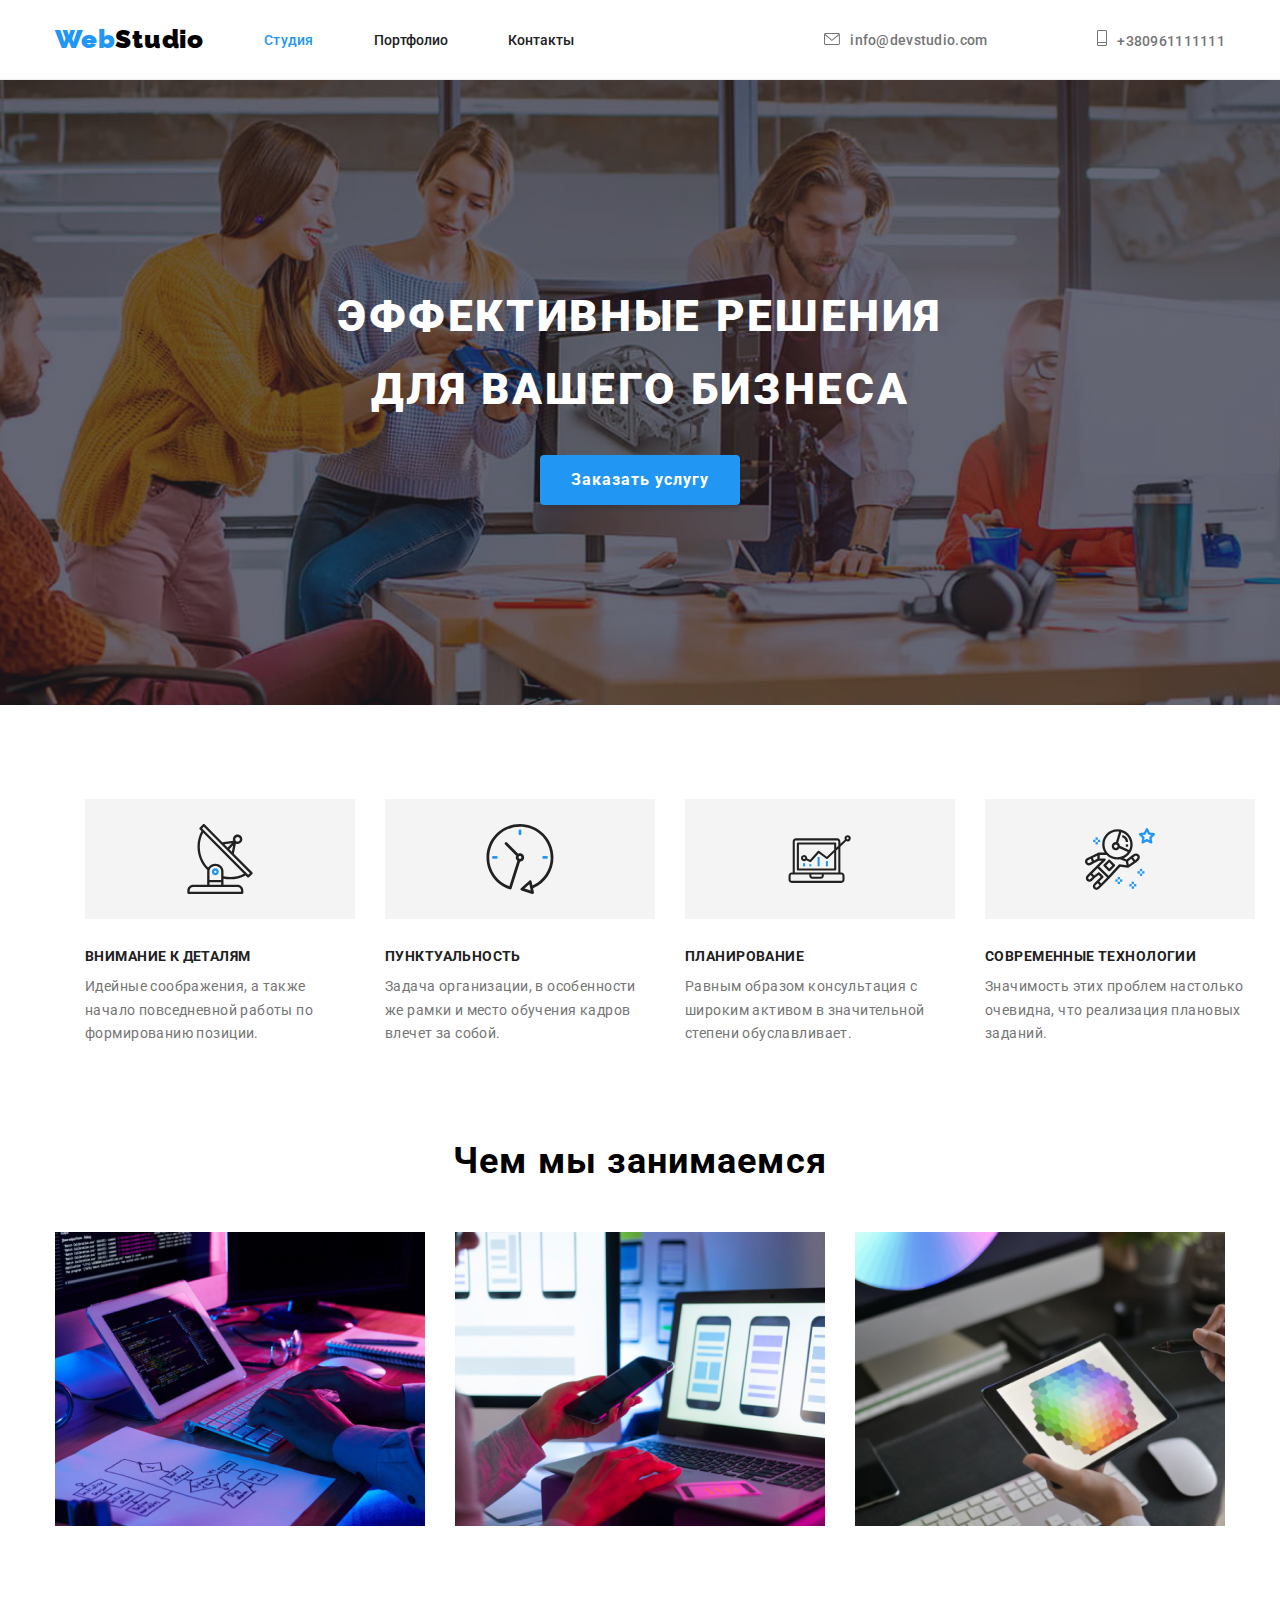
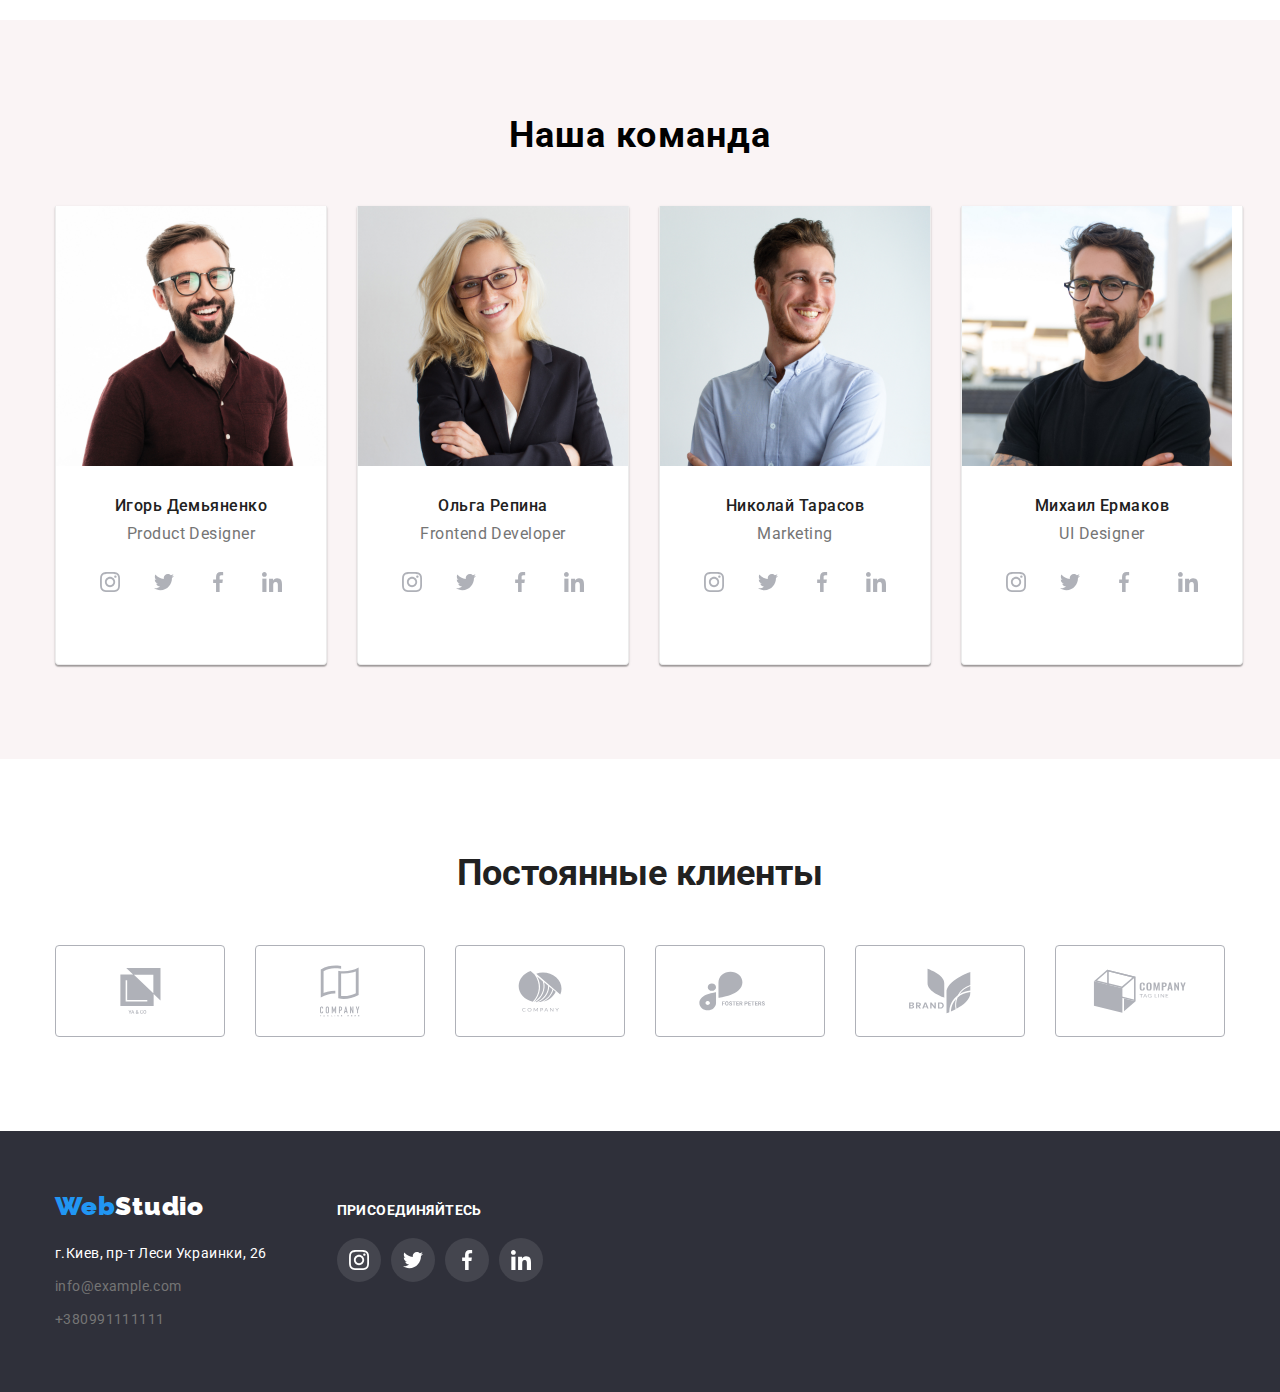
==== commit b7f3775f: "fin" ====
--- a/index.html
+++ b/index.html
@@ -36,7 +36,7 @@
             <ul class="contacts">
                 <li class="item-head">
             <a class="link link-grey" href="mailto:info@devstudio.com">
-                <svg class="icon-item" with="10px" height="12px">
+                <svg class="icon-item" width="16px" height="12px">
                     <use href="./images/icon.svg#icon-envelope-1"></use>
                 </svg>info@devstudio.com</a>
         </li>
@@ -126,7 +126,7 @@
         <p class="grey-prof">Product Designer</p>
         <ul class="logo-set">
             <li class="logo-cards">
-            <a class="link-logo-list">
+            <a href="#" class="link-logo-list">
                 <svg class="in-style" with="20px" height="20px">
                     <use href="./images/icon.svg#icon-instagram">
                     </use>
@@ -292,8 +292,8 @@
         <h2 class="client-heading">Постоянные клиенты</h2>
         <ul class="client-list">
             <li class="client">
-                <a class="client-link href="#">
-                    <svg width="41px" height="46px">
+                <a class="client-link" href="#">
+                    <svg class="client-icon" width="41px" height="46px">
                         <use href="./images/icon.svg#icon-group">
                         
                         </use>
@@ -301,8 +301,8 @@
                 </a>
             </li>
             <li class="client">
-                <a class="client-link href="#">
-                    <svg width="40px" height="52px">
+                <a class="client-link" href="#">
+                    <svg class="client-icon" width="40px" height="52px">
                         <use href="./images/icon.svg#icon-group-1">
                         
                         </use>
@@ -310,8 +310,8 @@
                 </a>
             </li>
             <li class="client">
-                <a class="client-link href="#">
-                    <svg width="44px" height="42px">
+                <a class="client-link" href="#">
+                    <svg class="client-icon" width="44px" height="42px">
                         <use href="./images/icon.svg#icon-group-2">
                         
                         </use>
@@ -319,8 +319,8 @@
                 </a>
             </li>
             <li class="client">
-                <a class="client-link href="#">
-                    <svg width="84px" height="40px">
+                <a class="client-link" href="#">
+                    <svg class="client-icon" width="84px" height="40px">
                         <use href="./images/icon.svg#icon-group-8">
                         
                         </use>
@@ -328,8 +328,8 @@
                 </a>
             </li>
             <li class="client">
-                <a class="client-link href="#">
-                    <svg width="62px" height="46px">
+                <a class="client-link" href="#">
+                    <svg class="client-icon" width="62px" height="46px">
                         <use href="./images/icon.svg#icon-group-4">
                         
                         </use>
@@ -337,8 +337,8 @@
                 </a>
             </li>
             <li class="client">
-                <a class="client-link href="#">
-                    <svg width="94px" height="44px">
+                <a class="client-link" href="#">
+                    <svg class="client-icon" width="94px" height="44px">
                         <use href="./images/icon.svg#icon-group-5">
                         
                         </use>
--- a/css/style.css
+++ b/css/style.css
@@ -169,30 +169,27 @@
    width: 16px;
    height: 12px;
    margin-right: 10px;
-   fill: #757575;
+    fill: currentColor;
+}
+.link-grey:hover {
+   fill: #2196f3;
 }
 .icon-item-tel {
    width: 10px;
    height: 16px;
    margin-right: 10px;
-   fill: #757575;
-}
-.icon-item-tel:hover {
-   color: #2196f3;
+   fill: currentColor;
+
 }
 .link-item:hover {
    color:#2196f3;
 }
 
 .link-grey:hover,
-.link-grey:focus,{
+.link-grey:focus {
    color: #2196F3;
  }
  
-.icon-item, .icon-item-tel {
-   margin-right: 10px;
-   fill: currentColor;
-}
 .contacts {
    display: flex;
    margin-left: auto;
@@ -368,10 +365,15 @@
 }
 .logo-cards:not(:last-child) {
       margin-right: 10px;
-}
+      
+}
+
 .in-style {
-  fill: currentColor; 
-}
+   width: 20px;
+   height: 20px;
+
+}
+
 .link-logo-list {
    display: flex;
     justify-content: center;
@@ -383,16 +385,17 @@
     border-radius: 50%;
 
 }
-.link-logo-list:hover
-.link-logo-list:focus {
+
+.link-logo-list:hover {
    fill: #fff;
-   background: var(--color-link-title);
+    background: var(--color-link-title);
 }
 
 .our-team-item {
     border-left: 1px solid #ececec;
    border-right: 1px solid #ececec;
    border-bottom: 1px solid #ececec;
+   padding-right: 0;
 }
 .our-team-item  {
   flex-basis: calc((100% - 120px) / 4);
@@ -465,9 +468,17 @@
     border: 1px solid #afb1b8;
     border-radius: 4px;
 }
-.client-link:hover {
-   color:var(--color-link-title);
-}
+.client-link:hover .client-icon,
+.client-link:focus .client-icon {
+   fill: var(--color-link-title);
+}
+.client:hover,
+.client:focus {
+   border: 1px solid var(--color-link-title);
+   border-radius: 4px;
+
+}
+
 
 /*footer*/
 
@@ -542,9 +553,12 @@
     border-radius: 50%;
     fill: #fff;
 }
-.footer-icon-list:hover {
-   fill: #2196f3;
-}
+
+.footer-icon-list:hover,
+.footer-icon-list:focus {
+   fill: var(--color-link-title);
+}
+
 /*Portfolio styles*/
 
 
@@ -628,7 +642,9 @@
     border: 1px solid #eeeeee;
     border-top: 0;
 }
-
+.flex-item:hover {
+   box-shadow:  1px 3px rgb(0 0 0 / 12%), 0px 1px 1px rgb(0 0 0 / 14%), 0px 2px 1px rgb(0 0 0 / 20%);
+}
 
 .img-text {
    padding: 20px 24px;
@@ -657,12 +673,4 @@
     padding-left:0;
 
 }
-//*
-   font-family: Roboto;
-   font-weight: normal;
-   font-size: 16px;
-   line-height: 1.9;
-   letter-spacing: 0.03em;
-   color: #757575;
-}
-*//
+
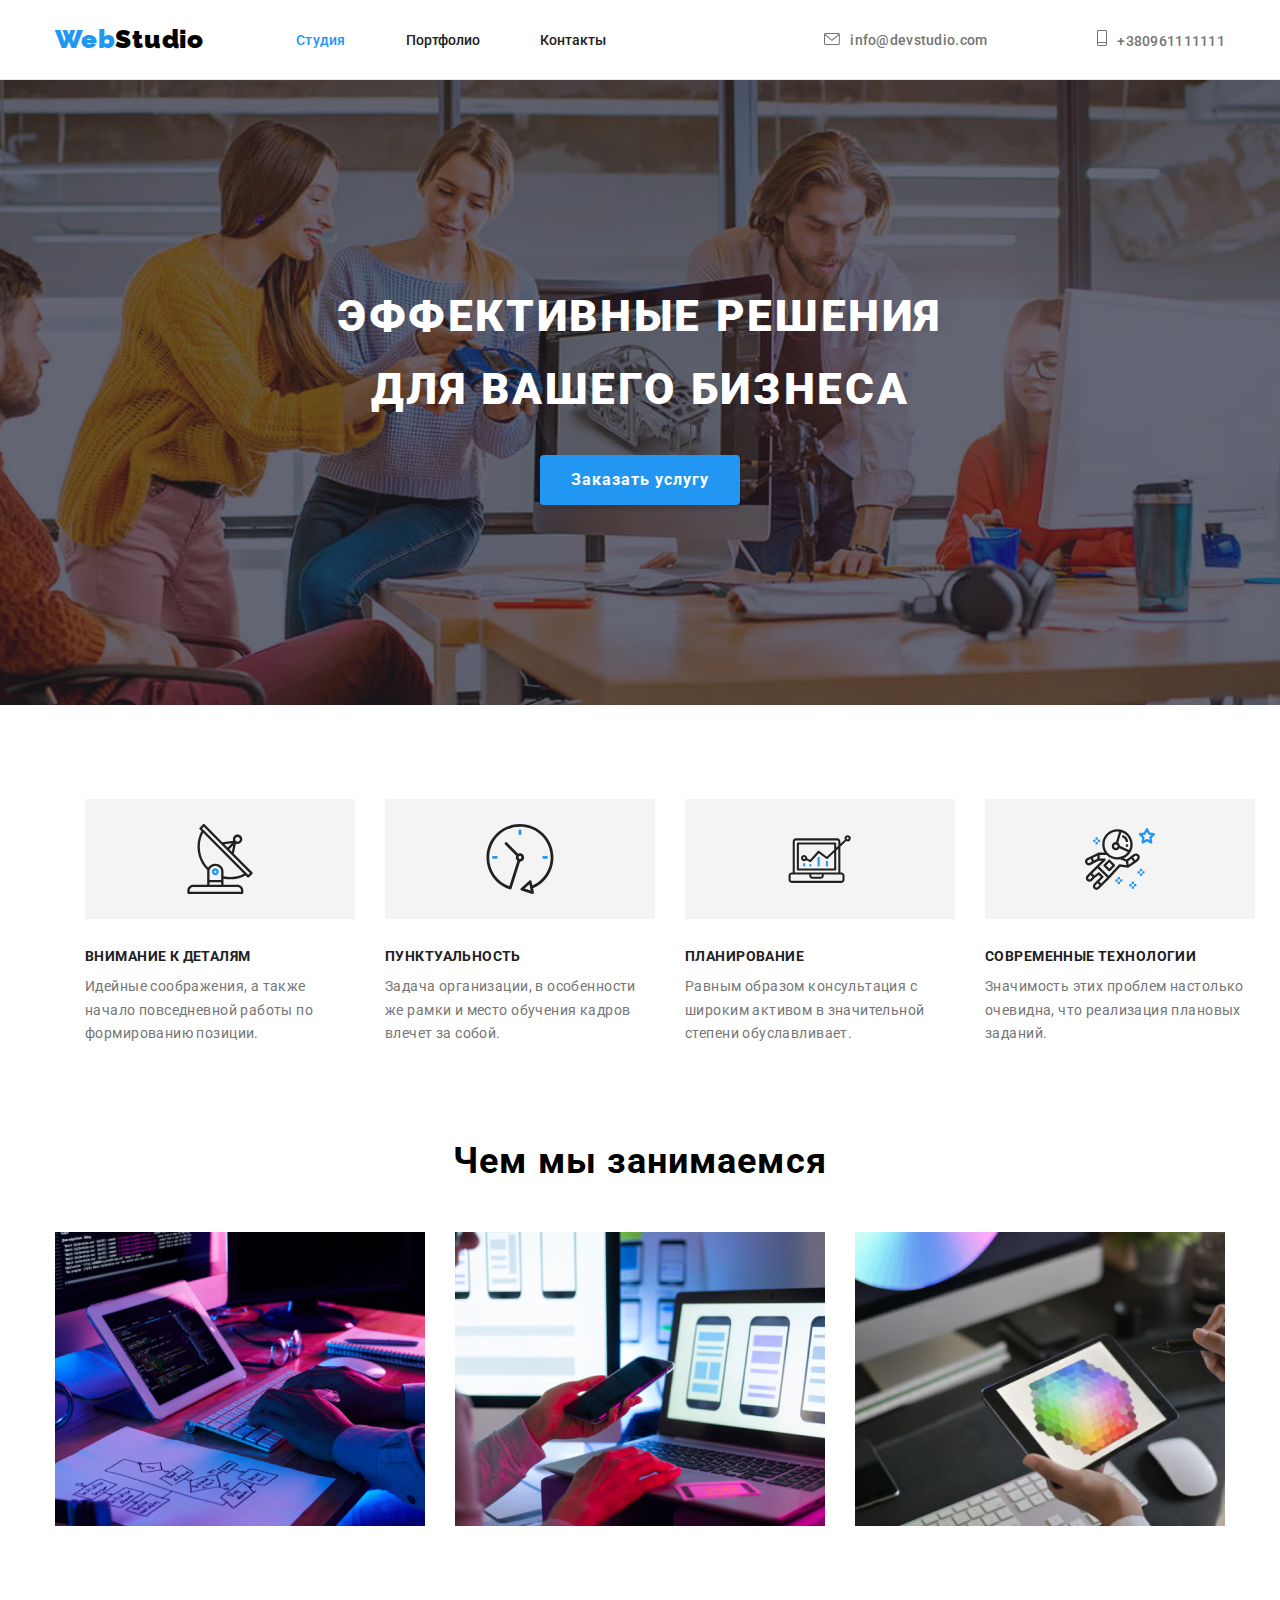
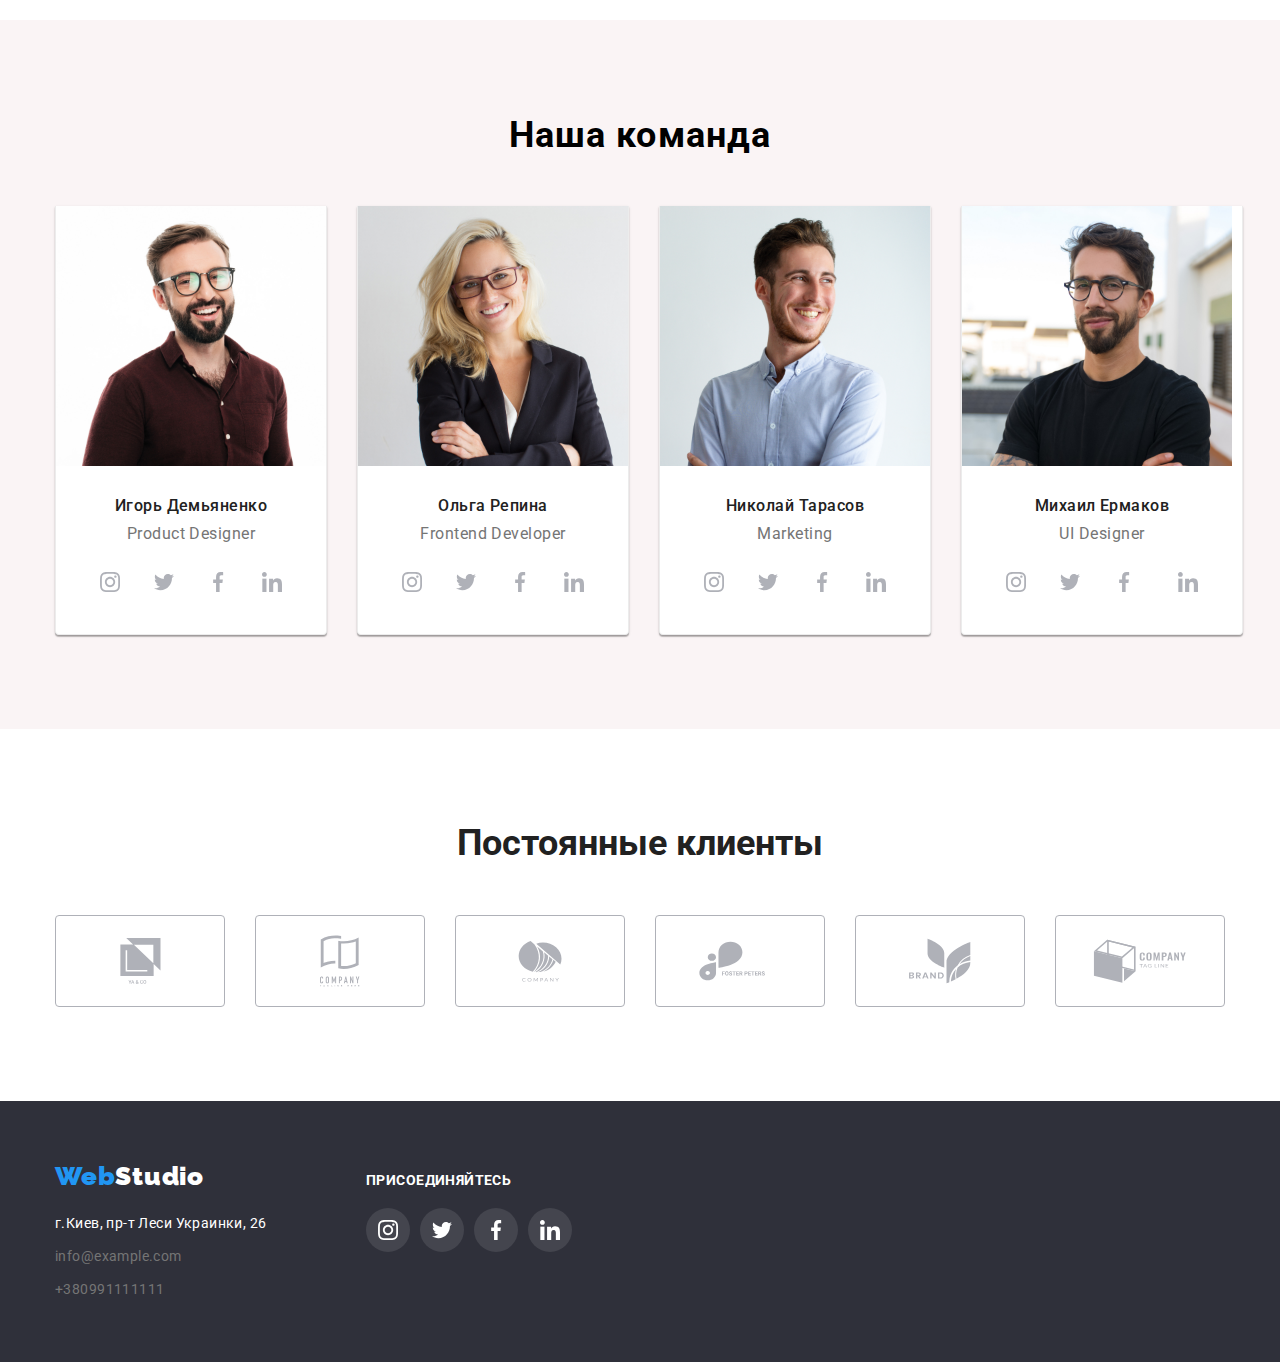
==== commit c3eed4c7: "finished" ====
--- a/index.html
+++ b/index.html
@@ -134,7 +134,7 @@
             </a>
             </li>
             <li class="logo-cards">
-             <a class="link-logo-list">
+             <a href="#" class="link-logo-list">
                 <svg class="in-style" with="20px" height="20px">
                     <use href="./images/icon.svg#icon-twitter-1">
                     </use>
@@ -142,7 +142,7 @@
             </a>
             </li>
             <li class="logo-cards">
-             <a class="link-logo-list">
+             <a href="#" class="link-logo-list">
                 <svg class="in-style" with="20px" height="20px">
                 <use href="./images/icon.svg#icon-facebook-1">
                 </use>
@@ -150,7 +150,7 @@
             </a>
             </li>
             <li class="logo-cards">
-            <a class="link-logo-list">
+            <a href="#" class="link-logo-list">
                 <svg class="in-style" with="20px" height="20px">
                 <use href="./images/icon.svg#icon-linkedin-1">
                 </use>
@@ -167,7 +167,7 @@
         <p class="grey-prof">Frontend Developer</p>
         <ul class="logo-set">
             <li class="logo-cards">
-            <a class="link-logo-list">
+            <a href="#" class="link-logo-list">
                 <svg class="in-style" with="20px" height="20px">
                     <use href="./images/icon.svg#icon-instagram">
                     </use>
@@ -175,7 +175,7 @@
             </a>
             </li>
             <li class="logo-cards">
-            <a class="link-logo-list">
+            <a href="#" class="link-logo-list">
                 <svg class="in-style" with="20px" height="20px">
                     <use href="./images/icon.svg#icon-twitter-1">
                     </use>
@@ -183,7 +183,7 @@
             </a>
             </li>
             <li class="logo-cards">
-            <a class="link-logo-list">
+            <a href="#" class="link-logo-list">
                 <svg class="in-style" with="20px" height="20px">
                 <use href="./images/icon.svg#icon-facebook-1">
                 </use>
@@ -191,7 +191,7 @@
             </a>
             </li>
             <li class="logo-cards">
-            <a class="link-logo-list">
+            <a href="#" class="link-logo-list">
                 <svg class="in-style" with="20px" height="20px">
                 <use href="./images/icon.svg#icon-linkedin-1">
                 </use>
@@ -208,7 +208,7 @@
         <p class="grey-prof">Marketing</p>
         <ul class="logo-set">
             <li class="logo-cards">
-            <a class="link-logo-list">
+            <a href="#" class="link-logo-list">
                 <svg class="in-style" with="20px" height="20px">
                     <use href="./images/icon.svg#icon-instagram">
                     </use>
@@ -216,7 +216,7 @@
             </a>
             </li>
             <li class="logo-cards">
-            <a class="link-logo-list">
+            <a href="#" class="link-logo-list">
                 <svg class="in-style" with="20px" height="20px">
                     <use href="./images/icon.svg#icon-twitter-1">
                     </use>
@@ -224,7 +224,7 @@
             </a>
             </li>
             <li class="logo-cards">
-            <a class="link-logo-list">
+            <a href="#" class="link-logo-list">
                 <svg class="in-style" with="20px" height="20px">
                 <use href="./images/icon.svg#icon-facebook-1">
                 </use>
@@ -232,7 +232,7 @@
             </a>
             </li>
             <li class="logo-cards">
-            <a class="link-logo-list">
+            <a href="#" class="link-logo-list">
                 <svg class="in-style" with="20px" height="20px">
                 <use href="./images/icon.svg#icon-linkedin-1">
                 </use>
@@ -249,7 +249,7 @@
         <p class="grey-prof">UI Designer</p>
         <ul class="logo-set">
             <li class="logo-cards">
-            <a class="link-logo-list">
+            <a href="#" class="link-logo-list">
                 <svg class="in-style" with="20px" height="20px">
                     <use href="./images/icon.svg#icon-instagram">
                     </use>
@@ -257,7 +257,7 @@
             </a>
             </li>
             <li class="logo-cards">
-            <a class="link-logo-list">
+            <a href="#" class="link-logo-list">
                 <svg class="in-style" with="20px" height="20px">
                     <use href="./images/icon.svg#icon-twitter-1">
                     </use>
@@ -265,7 +265,7 @@
             </a>
             </li>
             <li class="logo-cards">
-            <a class="link-logo-list">
+            <a href="#" class="link-logo-list">
                 <svg class="in-style" with="20px" height="20px">
                 <use href="./images/icon.svg#icon-facebook-1">
                 </use>
@@ -273,7 +273,7 @@
             </a>
             </li>
             <li class="logo-cards"></li>
-            <a class="link-logo-list">
+            <a href="#" class="link-logo-list">
                 <svg class="in-style" with="20px" height="20px">
                 <use href="./images/icon.svg#icon-linkedin-1">
                 </use>
@@ -369,28 +369,28 @@
         <h2 class="footer-title">присоединяйтесь</h2>
         <ul class="footer-list-icon">
             <li class="footer-icon">
-                <a class="footer-icon-list">
+                <a class="footer-icon-list" href="#">
                     <svg class="footer-svg" width="20px" height="20px">
                         <use href="./images/icon.svg#icon-instagramfooter"></use>
                     </svg>
                 </a>
             </li>
             <li class="footer-icon">
-                <a class="footer-icon-list">
+                <a class="footer-icon-list" href="#">
                     <svg class="footer-svg" width="20px" height="20px">
                         <use href="./images/icon.svg#icon-twiterfooter"></use>
                     </svg>
                 </a>
             </li>
             <li class="footer-icon">
-                <a class="footer-icon-list">
+                <a class="footer-icon-list" href="#">
                     <svg class="footer-svg" width="20px" height="20px">
                         <use href="./images/icon.svg#icon-facebook-1-1"></use>
                     </svg>
                 </a>
             </li>
             <li class="footer-icon">
-                <a class="footer-icon-list">
+                <a class="footer-icon-list" href="#">
                     <svg class="footer-svg" width="20px" height="20px">
                         <use href="./images/icon.svg#icon-linkedin-1-1"></use>
                     </svg>
--- a/css/style.css
+++ b/css/style.css
@@ -103,10 +103,9 @@
 letter-spacing: 0.03em;
 line-height: 1.2em;
 text-decoration: none;
-}
-.logo-container {
-margin 0;
-}
+margin-right: 92px;
+}
+
 .logo-footer {
    margin-bottom: 20px;
    display: block;
@@ -142,10 +141,14 @@
    font-weight: 500;
    font-size: 14px;
    list-style: none;
-}
-.link:hover {
-   color: #2196F3;
-}
+   padding-left: 0;
+}
+
+.link:hover,
+.link:focus {
+   color: #2196F3;  
+}
+
 .link-grey {
    font-family: Roboto;
    font-style: normal;
@@ -171,7 +174,8 @@
    margin-right: 10px;
     fill: currentColor;
 }
-.link-grey:hover {
+.link-grey:hover,
+.link-grey:focus {
    fill: #2196f3;
 }
 .icon-item-tel {
@@ -181,7 +185,8 @@
    fill: currentColor;
 
 }
-.link-item:hover {
+.link-item:hover,
+.link-item:focus {
    color:#2196f3;
 }
 
@@ -199,6 +204,7 @@
 .header.item {
    margin-right:not(:last-child) 50px;
 }
+
 
 
 /*main section webstudio*/
@@ -360,8 +366,6 @@
 .logo-set {
    display: flex;
     justify-content: space-between;
-    margin-top: 16px;
-    margin-bottom: 30px;
 }
 .logo-cards:not(:last-child) {
       margin-right: 10px;
@@ -386,7 +390,8 @@
 
 }
 
-.link-logo-list:hover {
+.link-logo-list:hover,
+.link-logo-list:focus {
    fill: #fff;
     background: var(--color-link-title);
 }
@@ -429,7 +434,7 @@
    letter-spacing: 0.03em;
    color: #757575;
    margin-top: 0;
-   margin-bottom: 10px;
+   margin-bottom: 16px;
    
 }
 
@@ -556,13 +561,31 @@
 
 .footer-icon-list:hover,
 .footer-icon-list:focus {
-   fill: var(--color-link-title);
+   background: var(--color-link-title);
 }
 
 /*Portfolio styles*/
 
 
-
+.link-active-port {
+   font-family: Roboto;
+   font-style: normal;
+   color: #2196F3;
+   letter-spacing: 0.02em;
+   font-weight: 500;
+   font-size: 14px;
+   list-style: none;  
+}
+.link-port {
+   font-family: Roboto;
+   font-style: normal;
+   font-weight: 500;
+   font-size: 14px;
+   line-height: 16px;
+   letter-spacing: 0,02em;
+   color: #212121;
+   text-decoration: none;
+}
 .main-section {
    padding-top: 94px;
    padding-bottom: 94px;
@@ -593,7 +616,8 @@
    margin-right: 8px;
    color: var(--title-color);
 }
-.btn-port:hover {
+.btn-port:hover,
+.btn-port:focus {
    background: #2196F3;
    color:#fff;
    cursor: pointer;
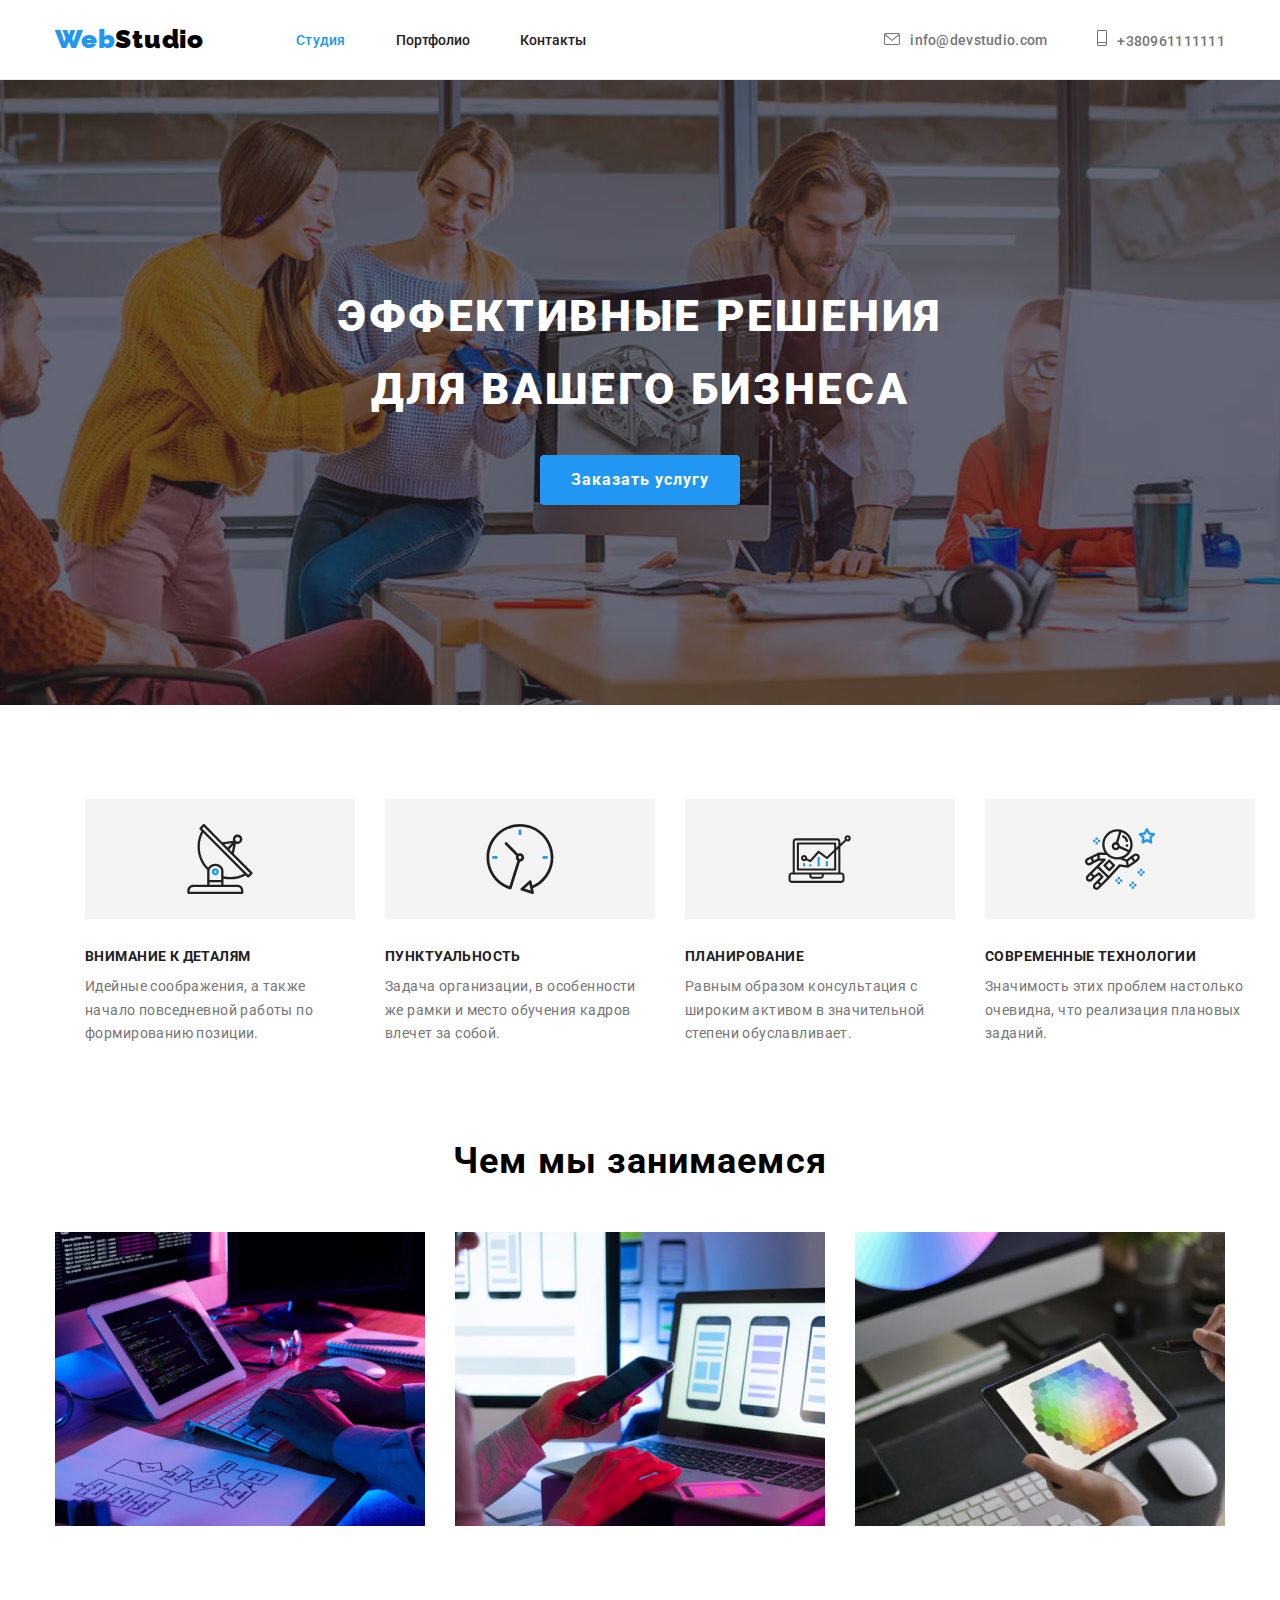
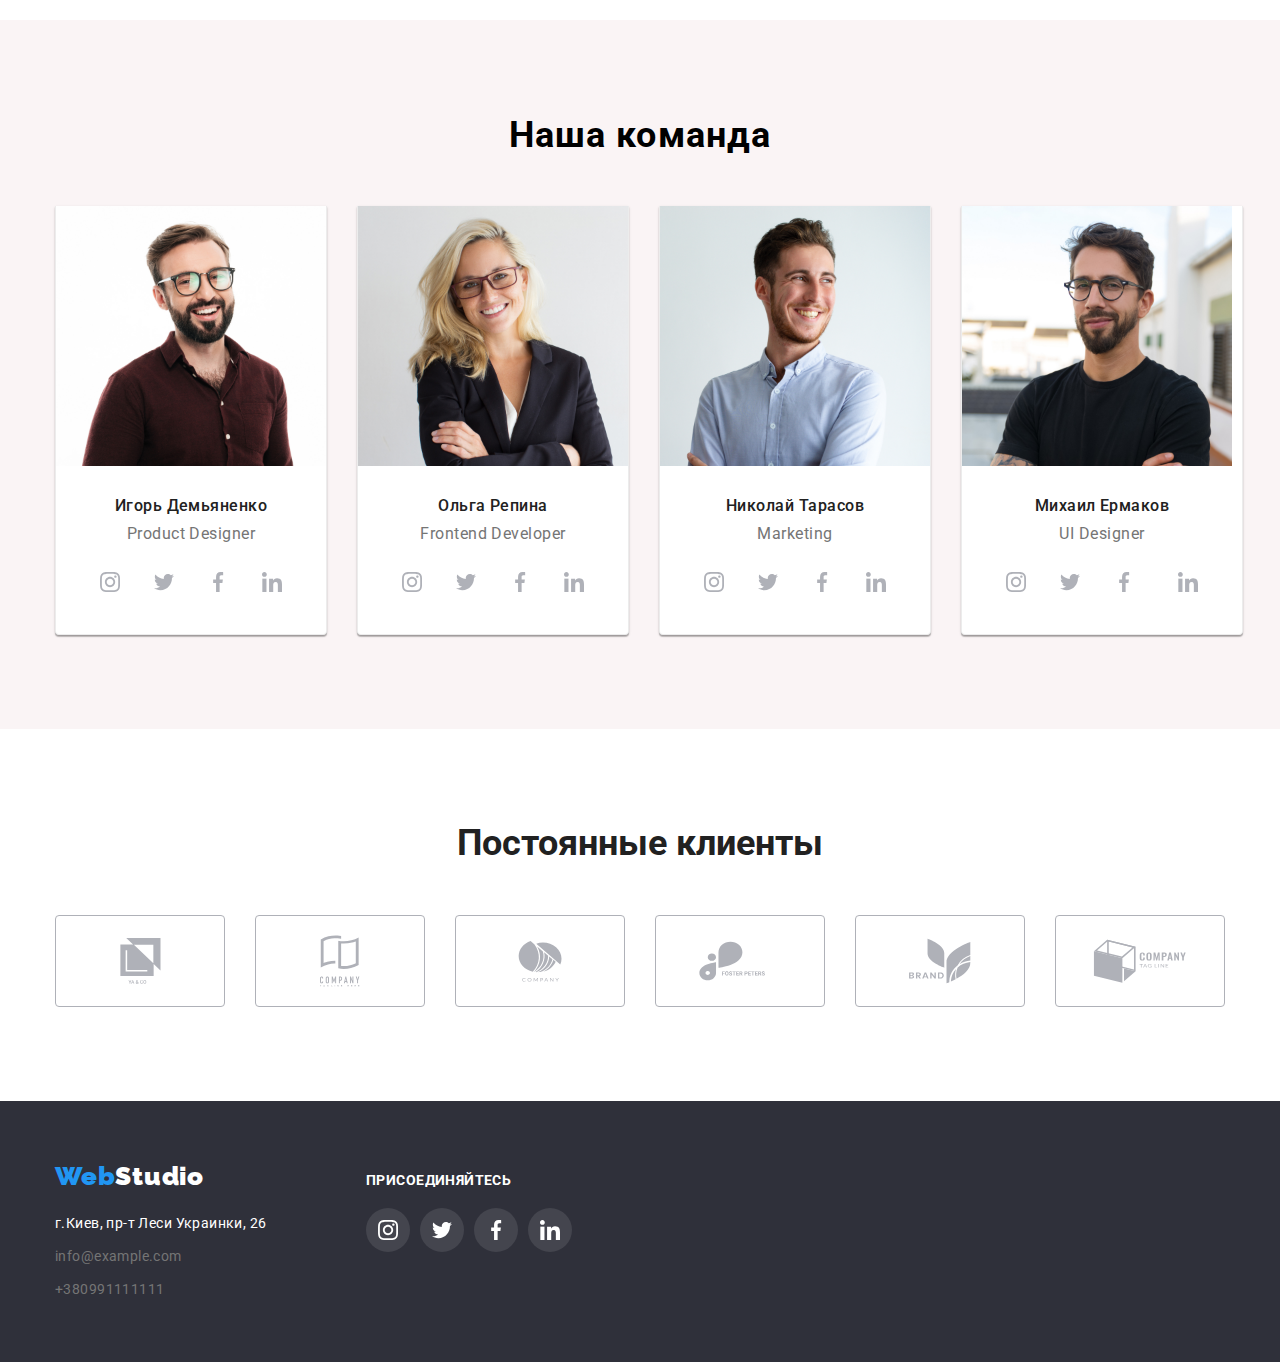
==== commit b773783f: "finito" ====
--- a/index.html
+++ b/index.html
@@ -35,13 +35,13 @@
         
             <ul class="contacts">
                 <li class="item-head">
-            <a class="link link-grey" href="mailto:info@devstudio.com">
+            <a class="link-grey" href="mailto:info@devstudio.com">
                 <svg class="icon-item" width="16px" height="12px">
                     <use href="./images/icon.svg#icon-envelope-1"></use>
                 </svg>info@devstudio.com</a>
         </li>
         <li class="item-head">
-            <a class="link link-grey" href="tel:+380961111111">
+            <a class="link-grey" href="tel:+380961111111">
                 <svg class="icon-item-tel" with="10px" height="16px">
                     <use href="./images/icon.svg#icon-vector1"></use>
                  </svg>+380961111111</a>
--- a/css/style.css
+++ b/css/style.css
@@ -120,7 +120,9 @@
 .list {
    display: flex;
  }
-
+.list-row .header-item + .header-item {
+   margin-left: 50px;
+}
 
 .link {
    font-family: Roboto;
@@ -130,8 +132,9 @@
    line-height: 16px;
    letter-spacing: 0,02em;
    color: #212121;
-   padding-left: 60px;
    text-decoration: none;
+   
+
 }
 .link-active {
    font-family: Roboto;
@@ -142,6 +145,7 @@
    font-size: 14px;
    list-style: none;
    padding-left: 0;
+   
 }
 
 .link:hover,
@@ -162,6 +166,7 @@
    text-decoration: none;
    padding-top: 32px;
    padding-bottom: 32px;
+   padding-left:0;
    
 }
 .contacts .item-head + .item-head {
